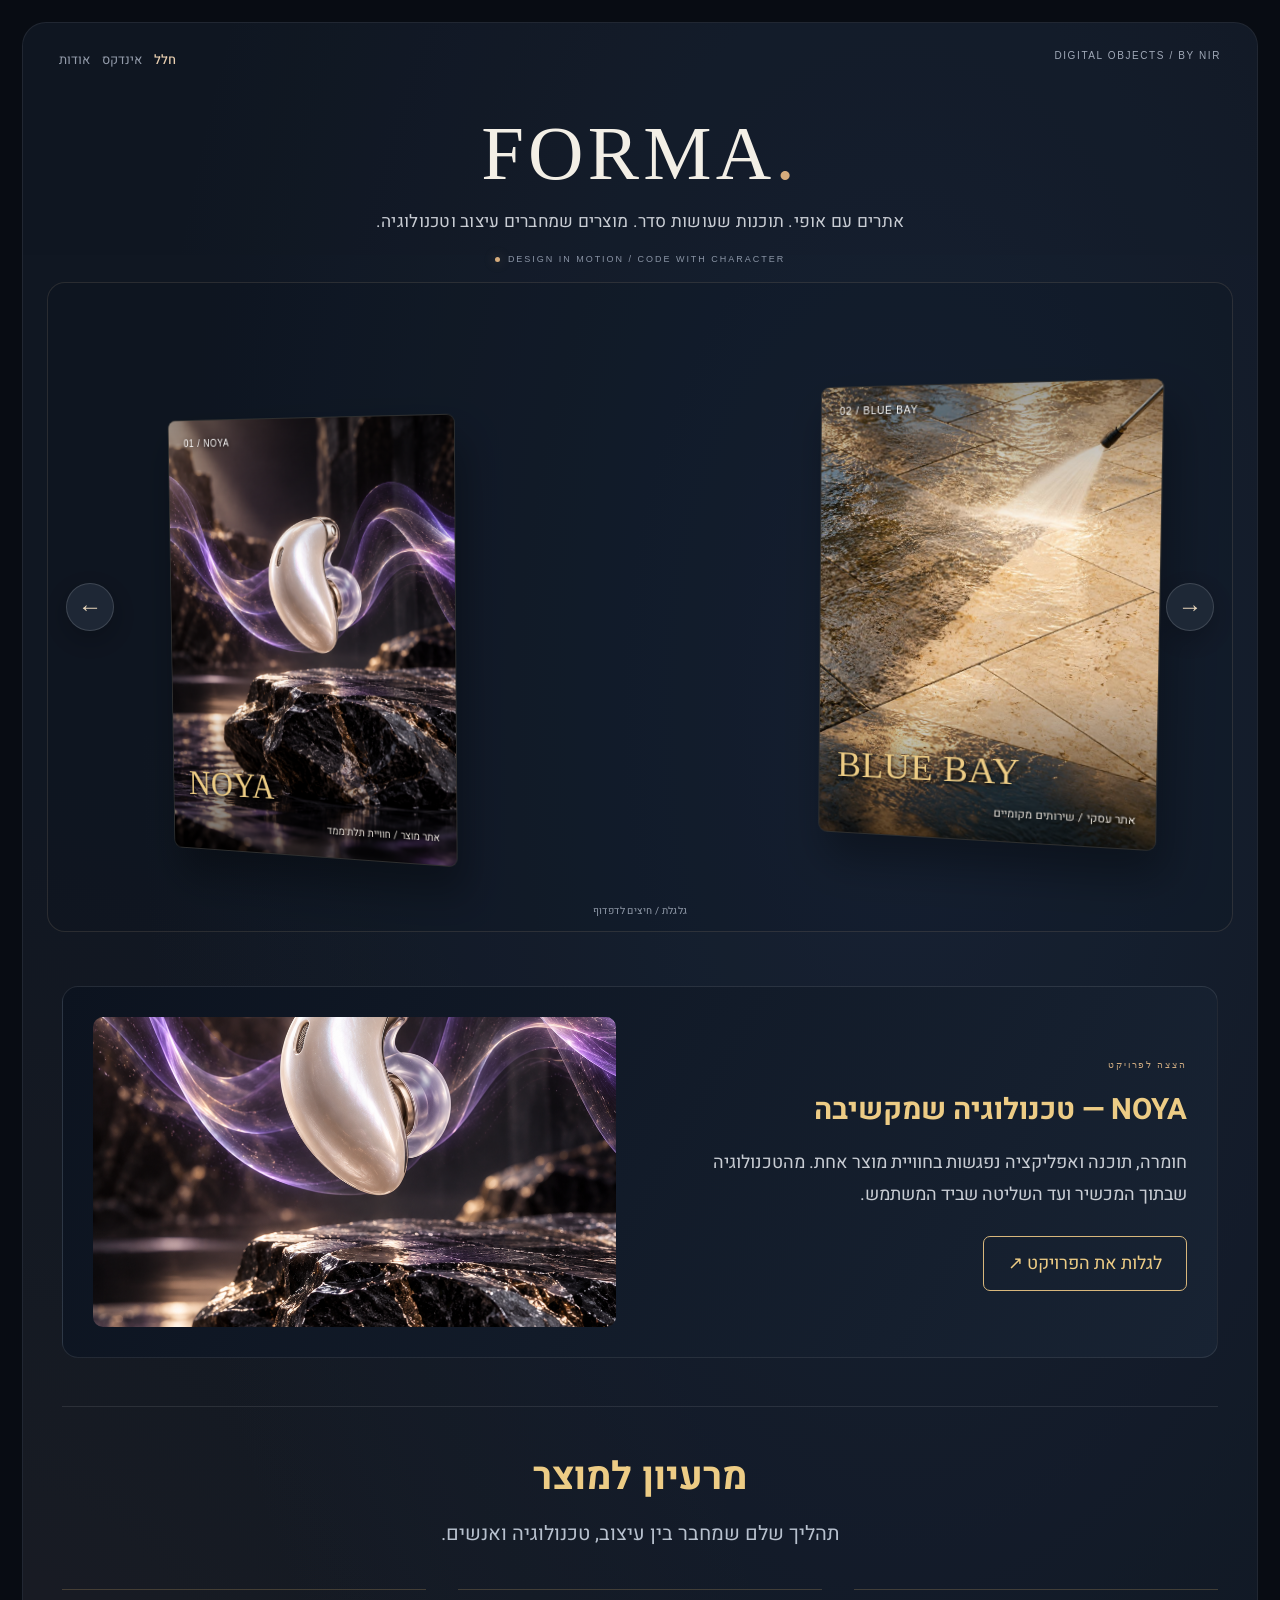
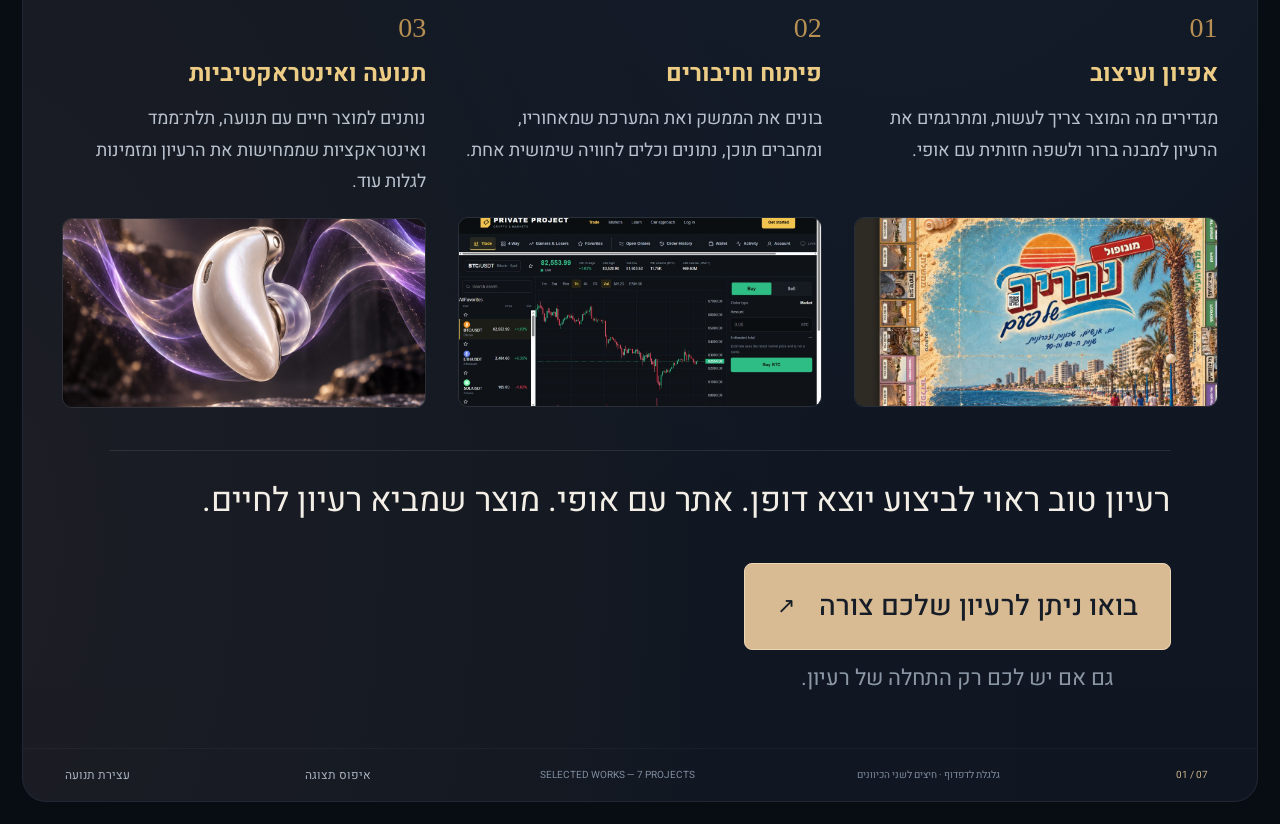
==== index.html @ 65a93100 "Refine project covers with elegant serif typography" ====
<!doctype html><html lang="he" dir="rtl"><head><meta charset="utf-8"><meta name="viewport" content="width=device-width,initial-scale=1"><title>FORMA — אתרים, תוכנות ומוצרים דיגיטליים</title><link rel="stylesheet" href="style.css?v=cover-serif-3"><link rel="icon" href="data:image/svg+xml,%3Csvg xmlns='http://www.w3.org/2000/svg' viewBox='0 0 32 32'%3E%3Crect width='32' height='32' fill='black'/%3E%3Ctext x='6' y='25' font-size='26' fill='white'%3EF%3C/text%3E%3C/svg%3E"><meta name="description" content="תיק עבודות של אתרים, תוכנות וחוויות דיגיטליות. עיצוב, פיתוח ותלת־ממד — מהרעיון ועד למוצר."><meta name="theme-color" content="#101824"><link rel="canonical" href="https://noya-labs.github.io/forma-portfolio/"><meta property="og:type" content="website"><meta property="og:locale" content="he_IL"><meta property="og:site_name" content="FORMA"><meta property="og:title" content="FORMA — אתרים, תוכנות ומוצרים דיגיטליים"><meta property="og:description" content="תיק עבודות של אתרים, תוכנות וחוויות דיגיטליות. עיצוב, פיתוח ותלת־ממד — מהרעיון ועד למוצר."><meta property="og:url" content="https://noya-labs.github.io/forma-portfolio/"><meta property="og:image" content="https://noya-labs.github.io/forma-portfolio/noya-cover.png"><meta name="twitter:card" content="summary_large_image"><style>.title>p{font-size:clamp(16px,1.35vw,22px);color:#c9cdd4;line-height:1.7;padding:0 18px}
.project-spotlight{margin:30px 3.2% 0;padding:30px;display:grid;grid-template-columns:1fr 1fr;gap:48px;align-items:center;border:1px solid #ffffff18;border-radius:16px;background:linear-gradient(120deg,#0c131f,#182333)}
.spotlight-copy h2{font-size:clamp(26px,2.3vw,38px);line-height:1.25;color:#edcc85;margin:18px 0}
.spotlight-description{font-size:clamp(18px,1.35vw,22px);line-height:1.8;color:#c9cdd4;margin:0 0 24px;max-width:620px}
.spotlight-link{display:inline-flex;padding:13px 24px;border:1px solid #d8b77c;border-radius:7px;color:#edcc85;text-decoration:none;font-size:18px;transition:background .25s,color .25s}
.spotlight-link:hover{background:#edcc85;color:#101824}.spotlight-link:focus-visible{outline:2px solid #edcc85;outline-offset:5px}
.spotlight-visual{height:310px;overflow:hidden;border-radius:10px;background:#0b121c;margin:0}.spotlight-visual img{width:100%;height:100%;object-fit:cover;object-position:center;display:block}.spotlight-visual img[data-project=c6]{object-fit:contain}
.creation-process{margin:48px 3.2% 0;padding:42px 0;border-top:1px solid #ffffff18}.process-heading{text-align:center;margin-bottom:38px}.process-heading h2{font-size:clamp(28px,3vw,44px);color:#edcc85;margin:0 0 12px}.process-heading p{font-size:20px;color:#b8c1ce;line-height:1.7;margin:0}
.process-grid{display:grid;grid-template-columns:repeat(3,minmax(0,1fr));gap:32px}.process-step{border-top:1px solid #cba66a40;padding-top:22px;min-width:0}.process-step .step-number{color:#b89053;font:28px Georgia,serif}.process-step h3{font-size:24px;color:#edcc85;margin:12px 0}.process-step p{font-size:18px;line-height:1.75;color:#b8c1ce;min-height:94px;margin:0 0 20px}.process-step img{height:190px;width:100%;display:block;object-fit:cover;border-radius:10px;border:1px solid #ffffff18}.process-step:last-child img{object-position:50% 35%}
@media(max-width:800px){.project-spotlight{grid-template-columns:1fr;gap:24px;padding:24px;margin-top:20px}.spotlight-visual{height:260px;grid-row:1}.process-grid{grid-template-columns:1fr;gap:28px}.process-step p{min-height:0}.process-step img{height:220px}.creation-process{margin-top:32px;padding-top:30px}.process-heading p{font-size:18px}}
</style></head><body><main class="exhibition"><header><nav aria-label="תצוגת העבודות"><button id="space" aria-pressed="true">חלל</button><button id="index" aria-pressed="false">אינדקס</button><button id="about">אודות</button></nav><span class="top-note" dir="ltr">DIGITAL OBJECTS / BY NIR</span></header><div class="title"><h1 dir="ltr">FORMA<span class="brand-period">.</span></h1><p>אתרים עם אופי. תוכנות שעושות סדר. מוצרים שמחברים עיצוב וטכנולוגיה.</p></div><div class="stage" aria-label="גלריית פרויקטים בתנועה"><div class="track">
<a class="card c1" href="noya.html"><span class="number">01 / NOYA</span><strong dir="ltr">noya.</strong><span class="bottom">אתר מוצר לטכנולוגיית שמיעה</span></a>
<a class="card c2" href="bluebay.html"><span class="number">02 / BLUE BAY</span><strong dir="ltr">Blue<br><i>Bay.</i></strong><span class="bottom">bluebaywash</span></a>
<a class="card c3" href="trading-platform.html"><span class="number">03 / מערכת מסחר</span><strong dir="ltr">NEXT<br>HORIZON.</strong><span class="bottom">מסחר במטבעות דיגיטליים</span></a>
<a class="card c4" href="web-control-room.html"><span class="number">04 / WEB CONTROL ROOM</span><img src="https://raw.githubusercontent.com/noya-labs/web-control-room/main/web-control-room-dashboard.png" alt="ממשק Web Control Room"><strong class="wcr-title" dir="ltr">ONE SCREEN.<br>ALL YOUR WORLDS.</strong><span class="bottom">Web Control Room</span></a>



<a class="card c6" href="ariel.html"><span class="number">06 / ARIEL</span><span class="bottom">עזר להקלדה ולמידה בעברית</span></a><a class="card c5" href="nahariya-1990.html"><span class="number">05 / NAHARIYA 1990</span><strong dir="ltr">Nahariya<br>1990.</strong><span class="bottom">מונופול נהריה 1990</span></a><a class="card c7" href="fish.html"><span class="number">07 / FISH</span><span class="bottom">אקווריום חי / פרויקט בפיתוח</span></a></div></div><section class="project-spotlight" aria-label="הצצה לפרויקט הנבחר"><div class="spotlight-copy"><span class="eyebrow">הצצה לפרויקט</span><h2>NOYA — טכנולוגיה שמקשיבה</h2><p class="spotlight-description">חומרה, תוכנה ואפליקציה נפגשות בחוויית מוצר אחת. מהטכנולוגיה שבתוך המכשיר ועד השליטה שביד המשתמש.</p><a class="spotlight-link" href="noya.html">לגלות את הפרויקט ↗</a></div><figure class="spotlight-visual"><img src="./noya-cover.png" alt="NOYA" decoding="async"></figure></section><section class="creation-process" aria-labelledby="process-title"><div class="process-heading"><h2 id="process-title">מרעיון למוצר</h2><p>תהליך שלם שמחבר בין עיצוב, טכנולוגיה ואנשים.</p></div><div class="process-grid"><article class="process-step"><span class="step-number">01</span><h3>אפיון ועיצוב</h3><p>מגדירים מה המוצר צריך לעשות, ומתרגמים את הרעיון למבנה ברור ולשפה חזותית עם אופי.</p><img src="./monopoly-cover.jpg" alt="עיצוב לוח נהריה 1990" loading="lazy"></article><article class="process-step"><span class="step-number">02</span><h3>פיתוח וחיבורים</h3><p>בונים את הממשק ואת המערכת שמאחוריו, ומחברים תוכן, נתונים וכלים לחוויה שימושית אחת.</p><img src="./media/trading-trade.jpg" alt="ממשק מערכת המסחר" loading="lazy"></article><article class="process-step"><span class="step-number">03</span><h3>תנועה ואינטראקטיביות</h3><p>נותנים למוצר חיים עם תנועה, תלת־ממד ואינטראקציות שממחישות את הרעיון ומזמינות לגלות עוד.</p><img src="./noya-cover.png" alt="חוויית המוצר של NOYA" loading="lazy"></article></div></section><section class="project-invitation" aria-labelledby="invitation-title"><div class="invitation-copy"><span class="eyebrow" dir="ltr">YOUR NEXT MOVE</span><h2 id="invitation-title">רעיון טוב ראוי לביצוע יוצא דופן. אתר עם אופי. מוצר שמביא רעיון לחיים.</h2></div><div class="invitation-action"><button class="start-project" type="button">בואו ניתן לרעיון שלכם צורה <span aria-hidden="true">↗</span></button><p>גם אם יש לכם רק התחלה של רעיון.</p></div></section>
<dialog id="contact-dialog"><button class="close" aria-label="סגירת יצירת קשר">×</button><span class="eyebrow" dir="ltr">LET’S MAKE IT REAL</span><h2>מה מתחשק לכם לבנות?</h2><p>כמה מילים על הרעיון שלכם, ונוכל להתחיל משם.</p><form id="project-enquiry"><label for="project-brief">הפרויקט שלכם</label><textarea id="project-brief" rows="4" maxlength="2000" placeholder="אתר חדש, מערכת לעסק, רעיון שעוד אין לו שם…" required></textarea><button class="start-project" type="submit" disabled>יצירת קשר — בקרוב</button><p id="contact-feedback" role="status">בינתיים, אפשר לנסח כאן את הרעיון שלכם.</p></form></dialog><footer><span id="hint">הזיזו את העכבר כדי לשנות את נקודת המבט</span><span dir="ltr">SELECTED WORKS — 04 PROJECTS</span><button id="reset" aria-label="איפוס נקודת המבט">איפוס תצוגה</button></footer><dialog id="about-dialog"><button class="close" aria-label="סגירה">×</button><span dir="ltr">FORMA / NIR</span><h2>רעיונות מקבלים צורה.</h2><p>אני ניר. אני בונה אתרים, תוכנות ונכסים דיגיטליים. פורמה היא אוסף העבודות שלי — מעיצוב הממשק ועד לקוד שמאחוריו.</p><a href="https://github.com/noya-labs" target="_blank" rel="noopener noreferrer">לפרויקטים ב־GitHub</a></dialog></main><script src="projects.js?v=fish-single-3"></script><script src="app.js"></script><script src="covers.js?v=bluebay-fixed-3"></script><script>const homeSpotlight = document.querySelector('.project-spotlight');
const spotlightCopy = {
 c7:['FISH — מסחר שמקבל חיים','מוצר בפיתוח שמחבר דוכני דגים לאקווריום אינטראקטיבי. היכנסו לפרויקט כדי להתנסות בשחייה בתלת־ממד.','./media/fish-cover.png'],
 c1:['NOYA — טכנולוגיה שמקשיבה','חומרה, תוכנה ואפליקציה נפגשות בחוויית מוצר אחת. מהטכנולוגיה שבתוך המכשיר ועד השליטה שביד המשתמש.','./noya-cover.png'],
 c2:['Blue Bay — התוצאות מדברות','אתר לעסק מקומי שמחבר בין שירותים, עבודות ואזורי פעילות. נוכחות מקצועית שמקצרת את הדרך מהתרשמות לפנייה.','./media/bluebay-cover-v3.jpg'],
 c3:['מערכת מסחר — עולם בתנועה','מסכים, גרפים ומטבעות דיגיטליים בשפה חזותית אחת. חוויית מסחר שמעניקה לנתונים מקום ברור על המסך.','./media/trading-trade.jpg'],
 c4:['Web Control Room — כל העולמות יחד','ערוצים חיים, אתרים ווידג׳טים במרחב אישי אחד. סביבת עבודה שאפשר לסדר, לשנות ולהפעיל גם מהטלפון.','./wcr-cover.png'],
 c5:['נהריה 1990 — עיר על הלוח','רחובות, שכונות וזיכרונות מקומיים הופכים לחוויית משחק. עיצוב שמחבר בין תצוגה דיגיטלית ללוח מוכן להדפסה.','./monopoly-cover.jpg'],
 c6:['ARIEL — מקלידים. שומעים. לומדים.','תוכנת Windows שמלווה את ההקלדה בקול ובתצוגה חזותית. ליבת עברית וסביבת משחקי שפה, במוצר שנמצא בפיתוח.','./media/ariel-1.png']
};
let spotlightKey='';
function updateSpotlight(){
 const card=document.querySelector('.track .card[data-front="true"]');
 if(!card)return;
 const key=Object.keys(spotlightCopy).find(id=>card.classList.contains(id));
 if(!key||key===spotlightKey)return;
 spotlightKey=key;
 const [title,description,src]=spotlightCopy[key];
 homeSpotlight.querySelector('h2').textContent=title;
 homeSpotlight.querySelector('.spotlight-description').textContent=description;
 const image=homeSpotlight.querySelector('img');image.src=src;image.alt=projectInfo[key].name;image.dataset.project=key;
 homeSpotlight.querySelector('a').href=projectPaths[key];
 if(!matchMedia('(prefers-reduced-motion: reduce)').matches)homeSpotlight.animate([{opacity:.5,transform:'translateY(6px)'},{opacity:1,transform:'translateY(0)'}],{duration:450,easing:'ease-out'});
}
new MutationObserver(updateSpotlight).observe(document.querySelector('.track'),{subtree:true,attributes:true,attributeFilter:['data-front']});
updateSpotlight();
</script></body></html>
---- style.css ----
@import url('https://fonts.googleapis.com/css2?family=Heebo:wght@400;500;700;900&display=swap');
*{box-sizing:border-box}body{margin:0;background:#eeeeed;color:#111;font:14px Heebo,Arial,sans-serif;padding:5vh 3vw}button,a{-webkit-tap-highlight-color:transparent}button{border:0;background:none;color:inherit;font:inherit;cursor:pointer}a{color:inherit;text-decoration:none}a:focus-visible,button:focus-visible{outline:2px solid #555;outline-offset:6px}.exhibition{background:#fff;border-radius:16px;min-height:90vh;position:relative;overflow:hidden}header{position:relative;z-index:3;padding:24px 28px;display:flex;justify-content:space-between;gap:20px;font-size:14px;direction:ltr}nav{display:flex;gap:12px;direction:rtl}nav button{padding:0;color:#898989}nav button[aria-pressed=true]{color:#111;font-weight:700}.top-note{font:12px Arial,sans-serif;letter-spacing:.03em}.title{text-align:center;position:relative;z-index:1;margin:0 auto;pointer-events:none}.title h1{font:900 clamp(45px,5vw,78px)/.85 Arial,sans-serif;letter-spacing:-.075em;margin:7px 0 20px}.title p{font-size:14px;margin:0;color:#777}.stage{height:58vh;min-height:420px;perspective:1200px;position:relative;display:flex;align-items:center;justify-content:center;touch-action:pan-y}.track{position:relative;width:1120px;height:320px;flex-shrink:0;transform-style:preserve-3d;transform:rotateX(-7deg) rotateY(var(--yaw,-14deg)) translateX(var(--pan,0px));transition:transform .6s cubic-bezier(.2,.7,.2,1)}.card{position:absolute;left:calc(var(--i)*150px);top:var(--top,0px);width:215px;height:300px;transform:rotateY(-31deg) translateZ(var(--depth,0px));transform-style:preserve-3d;display:flex;flex-direction:column;padding:18px;overflow:hidden;box-shadow:12px 18px 20px #00000013;transition:transform .45s,box-shadow .45s;direction:ltr}.card:hover,.card:focus-visible{transform:rotateY(-10deg) translateZ(85px) translateY(-18px);box-shadow:15px 25px 40px #00000024;z-index:4}.number{font:12px Arial,sans-serif;letter-spacing:.025em}.card strong{font:italic 53px Georgia,serif;line-height:1;letter-spacing:-3px;margin:auto 0}.bottom{font-size:12px;margin-top:auto;overflow-wrap:anywhere}.c1{--i:0;--top:30px;background:#ded4b5;color:#564827}.c2{--i:1;--top:4px;background:#a3c2cd;color:#193b50}.c2 strong{font-size:62px}.c3{--i:2;--top:35px;background:#17171b;color:#d2ef74}.c3 strong{font:900 35px/.95 Arial,sans-serif;letter-spacing:-2px}.c4{--i:3;--top:0px;--depth:20px;background:#182628;color:#fff}.c4 img{width:calc(100% + 36px);margin:25px -18px 0;height:115px;object-fit:cover}.c4 strong.wcr-title{font:900 26px/1 Arial,sans-serif;letter-spacing:-1px;margin:15px 0}.c5{--i:4;--top:-22px;background:#772b39;color:#f2e4d5}.c5 strong{font-size:37px;letter-spacing:-2px}.c6{--i:5;--top:-2px;background:#e7e2db;color:#7d7568}.c7{--i:6;--top:-43px;background:#2e3041;color:#d7d5e2}.pending{border:1px dashed #999}.pending strong{font-size:43px}.pending .bottom{direction:rtl}.exhibition footer{padding:20px 28px;display:flex;justify-content:space-between;align-items:center;color:#777;font-size:12px;gap:25px}.exhibition footer button{font-size:12px}dialog{border:0;border-radius:12px;padding:45px;max-width:520px;width:90%;color:#111;box-shadow:0 20px 90px #0003}dialog::backdrop{background:#0006;backdrop-filter:blur(6px)}dialog .close{position:absolute;top:10px;left:15px;font-size:28px}dialog h2{font-size:30px}dialog p{font-size:16px;line-height:1.8}dialog a{display:inline-block;margin-top:15px;border-bottom:1px solid #111}body.index-mode .stage{height:auto;min-height:0;padding:45px 40px;perspective:none}body.index-mode .track{width:100%;height:auto;display:grid;grid-template-columns:repeat(4,minmax(0,1fr));gap:28px;transform:none;direction:ltr}body.index-mode .card{position:relative;left:auto;top:auto;width:100%;height:300px;transform:none}body.index-mode .card:hover{transform:translateY(-7px)}body.index-mode .title h1{font-size:52px}@media(min-width:1600px){.track{transform:scale(1.15) rotateX(-7deg) rotateY(var(--yaw,-14deg)) translateX(var(--pan,0px))}}@media(max-width:1050px){.track{transform:scale(.8) rotateX(-7deg) rotateY(var(--yaw,-14deg)) translateX(var(--pan,0px))}body.index-mode .track{grid-template-columns:repeat(3,minmax(0,1fr))}}@media(max-width:650px){body{padding:14px 10px}.exhibition{min-height:calc(100dvh - 28px)}header{padding:20px 15px}.top-note{display:none}.title{margin-top:25px}.title h1{font-size:53px}.stage{height:55vh;min-height:350px;justify-content:flex-start;overflow-x:auto;perspective:none;direction:ltr;padding:30px 25px}.track{width:1360px;height:300px;transform:none!important}.card{left:calc(var(--i)*180px);width:200px;height:280px;transform:rotateY(-22deg) rotateZ(-3deg);top:var(--top);box-shadow:10px 15px 25px #0002}.card:hover{transform:translateY(-10px)}.exhibition footer{padding:20px 15px;gap:15px;flex-wrap:wrap}.exhibition footer>span:nth-child(2){display:none}body.index-mode .stage{padding:30px 18px}body.index-mode .track{grid-template-columns:repeat(2,minmax(0,1fr));gap:20px 12px}body.index-mode .card{height:255px;padding:12px}.card strong{font-size:40px}.c3 strong{font-size:27px}.c5 strong{font-size:28px}.c4 strong.wcr-title{font-size:21px}.number{font-size:12px}.c4 img{width:calc(100% + 24px);margin-left:-12px;margin-right:-12px}dialog{padding:35px 25px}}@media(prefers-reduced-motion:reduce){*{transition:none!important}.track{transform:rotateY(-14deg)}}
.project-category{font-size:14px;color:#777}#project-dialog h2{text-align:right;letter-spacing:-1px}#project-dialog .project-tags{font-size:14px;color:#666;border-top:1px solid #ddd;padding-top:15px;text-align:right}#project-dialog .project-live[hidden]{display:none}
.dynamic-cover{position:relative;flex:1;min-height:180px;margin:18px -18px 14px;overflow:hidden}.dynamic-cover img{position:absolute;width:100%;height:100%;object-fit:cover;inset:0}.noya-media{background:#09090c}.c1{background:#100d1a;color:#eae5f3}.noya-media img{object-fit:contain;padding:18px;animation:productFloat 7s ease-in-out infinite;filter:drop-shadow(0 15px 18px #ad75ef55)}.bay-media img{animation:photoDrift 12s ease-in-out infinite}.bay-media .slide-1{animation:photoSwap 12s ease-in-out infinite,photoDrift 12s ease-in-out infinite}.c2{background:#133e53;color:white}.nexora-motion strong{animation:typePulse 7s ease-in-out infinite}.nexora-motion{background:linear-gradient(140deg,#17171b,#263c24,#17171b);background-size:250% 250%;animation:colorShift 10s ease-in-out infinite}.dashboard-motion img{animation:dashboardPan 10s ease-in-out infinite;object-fit:cover;object-position:left center}.motion-paused .card,.motion-paused .card *{animation-play-state:paused!important}@keyframes productFloat{0%,100%{transform:translateY(6px) scale(.92) rotate(-4deg)}50%{transform:translateY(-8px) scale(1.07) rotate(4deg)}}@keyframes photoDrift{0%,100%{transform:scale(1.05) translateX(-2%)}50%{transform:scale(1.18) translateX(2%)}}@keyframes photoSwap{0%,40%,100%{opacity:0}50%,90%{opacity:1}}@keyframes typePulse{0%,100%{transform:translateY(0);letter-spacing:-2px}50%{transform:translateY(-9px);letter-spacing:0}}@keyframes colorShift{0%,100%{background-position:0% 50%}50%{background-position:100% 50%}}@keyframes dashboardPan{0%,100%{object-position:0% 50%}50%{object-position:100% 50%}}@media(max-width:650px){.dynamic-cover{margin-left:-12px;margin-right:-12px;min-height:140px}}@media(prefers-reduced-motion:reduce){.card,.card *{animation:none!important}.bay-media .slide-1{opacity:0}}
/* Four verified projects, with readable faces and room between them. */
.stage{min-height:420px;height:55vh;perspective:1500px}.track{width:1050px;height:335px;transform:rotateX(-3deg) rotateY(var(--yaw,-6deg)) translateX(var(--pan,0px));transform-origin:center center}.card{width:235px;height:320px;left:calc(var(--i)*270px);transform:rotateY(-17deg) translateZ(var(--depth,0px));box-shadow:12px 24px 30px #00000016}.card:hover,.card:focus-visible{transform:rotateY(-3deg) translateZ(35px) translateY(-14px)}.c1{--top:34px}.c2{--top:5px}.c3{--top:28px}.c4{--top:-18px;--depth:0px}.number{font-size:12px}.bottom{direction:rtl;text-align:right;line-height:1.6}.c4 img{height:155px}.c4 strong.wcr-title{font-size:24px}.title h1{font-size:clamp(42px,4.4vw,65px)}.exhibition{display:flex;flex-direction:column}.exhibition footer{margin-top:auto}.track .card{border:1px solid #ffffff33}@media(min-width:1600px){.track{transform:rotateX(-3deg) rotateY(var(--yaw,-6deg)) translateX(var(--pan,0px))}}@media(min-width:1051px) and (max-width:1250px){.track{transform:scale(.85) rotateX(-3deg) rotateY(var(--yaw,-6deg)) translateX(var(--pan,0px))}}@media(min-width:651px) and (max-width:1050px){.track{transform:scale(.63) rotateX(-3deg) rotateY(var(--yaw,-6deg)) translateX(var(--pan,0px))}}@media(max-width:650px){.stage{height:420px;min-height:420px;padding:30px 25px;overflow-x:auto}.track{width:990px;height:335px;transform:none!important}.card{left:calc(var(--i)*250px);width:225px;height:320px;transform:rotateY(-10deg) rotateZ(-1deg)}body.index-mode .track{width:100%;height:auto}body.index-mode .card{width:100%;height:290px;left:auto}}body.index-mode .track{transform:none;grid-template-columns:repeat(4,minmax(0,1fr));height:auto}body.index-mode .card{left:auto;top:auto;width:100%;transform:none}@media(max-width:650px){body.index-mode .track{grid-template-columns:repeat(2,minmax(0,1fr))}.c4 strong.wcr-title{font-size:20px}}
.carousel-controls{display:flex;align-items:center;gap:20px;color:#111}.carousel-controls button{border:1px solid #bbb;border-radius:30px;padding:9px 18px!important;font-size:14px!important}.card{transition:left .85s cubic-bezier(.22,.7,.2,1),top .85s,transform .5s,box-shadow .5s}.card{user-select:none}.card img{-webkit-user-drag:none}.stage,.stage:active{cursor:default}.stage .card{cursor:pointer}.card .concept-cover{position:absolute;inset:0;width:100%;height:100%;object-fit:cover;z-index:0;animation:coverZoom 12s ease-in-out infinite}.card:after{content:'';position:absolute;inset:0;background:linear-gradient(#0006,transparent 30%,transparent 65%,#0009);pointer-events:none;z-index:1}.card .number,.card .bottom{position:relative;z-index:2;color:white;text-shadow:0 1px 6px #000}.card .bottom{margin-top:auto}.card.art-cover strong,.card.art-cover>.dynamic-cover,.card.art-cover>img:not(.concept-cover){display:none}.card.art-cover{background:#111;animation:none}.art-cover .cover-name{position:relative;z-index:2;color:white;font:600 21px Arial,sans-serif;margin-top:auto;padding-bottom:12px}.art-cover .bottom{margin-top:0;font-size:12px}@keyframes coverZoom{0%,100%{transform:scale(1)}50%{transform:scale(1.1)}}@media(max-width:650px){.stage{overflow:hidden}.track{width:100%;height:355px}.card{left:calc(50% - 112px + var(--i)*250px);opacity:1}.card:not([data-front=true]){pointer-events:none}body.index-mode .card{pointer-events:auto}.carousel-controls{width:100%;justify-content:center}}@media(prefers-reduced-motion:reduce){.concept-cover{animation:none!important}}
body:not(.index-mode) .card[data-visible=false]{opacity:0;pointer-events:none}body.index-mode .card{opacity:1;pointer-events:auto}.card{transition:opacity .5s,left .85s cubic-bezier(.22,.7,.2,1),top .85s,transform .5s,box-shadow .5s}
.c5.art-cover .concept-cover{object-fit:cover;object-position:center}.c5.art-cover:after{background:linear-gradient(#0008,transparent 28%,transparent 65%,#000b)}

/* A living exhibition: light, depth and a short opening sequence. */
.exhibition{isolation:isolate;background:#fff;--light-x:50%;--light-y:45%}
.exhibition:before{content:'';position:absolute;inset:-15%;z-index:-1;pointer-events:none;background:radial-gradient(ellipse at var(--light-x) var(--light-y),#d4dcff40,transparent 40%),radial-gradient(ellipse at 15% 75%,#f1d5bb35,transparent 35%);animation:ambientLight 18s ease-in-out infinite alternate}
.title h1{animation:titleArrival 1.2s cubic-bezier(.16,1,.3,1) both}
.title p{animation:softArrival 1.4s .2s both}
.stage{animation:softArrival 1.5s .35s both}
.exhibition header{animation:softArrival 1s .1s both}
.art-cover .concept-cover{transform-origin:var(--mx,50%) var(--my,50%)}
.card:before{content:'';position:absolute;inset:0;z-index:3;pointer-events:none;opacity:0;background:radial-gradient(circle at var(--mx,50%) var(--my,50%),#fff5,transparent 55%);mix-blend-mode:soft-light;transition:opacity .35s}
.card:hover:before,.card:focus-visible:before{opacity:1}
.card:hover .cover-name{letter-spacing:.035em;transform:translateY(-4px)}
.cover-name{transition:letter-spacing .45s,transform .45s}
.carousel-controls button{transition:background .25s,color .25s,transform .25s}
.carousel-controls button:hover{background:#111;color:#fff;transform:translateY(-3px)}
.carousel-controls button:active{transform:scale(.95)}
.live-signature{display:flex;align-items:center;justify-content:center;gap:8px;margin:18px auto 0;font:10px Arial,sans-serif;letter-spacing:.18em;color:#777;direction:ltr}
.live-signature i{width:5px;height:5px;border-radius:50%;background:#7c8868;box-shadow:0 0 0 4px #7c886812;animation:signalPulse 3s ease-in-out infinite}
.motion-paused .exhibition:before,.motion-paused .live-signature i{animation-play-state:paused}
dialog[open]{animation:dialogArrival .4s cubic-bezier(.16,1,.3,1)}
@keyframes titleArrival{from{opacity:0;filter:blur(12px);transform:translateY(28px);letter-spacing:-.1em}to{opacity:1;filter:blur(0);transform:translateY(0)}}
@keyframes softArrival{from{opacity:0;filter:blur(6px)}to{opacity:1;filter:blur(0)}}
@keyframes ambientLight{from{transform:translate(-3%,-2%) rotate(-4deg)}to{transform:translate(3%,2%) rotate(4deg)}}
@keyframes signalPulse{50%{box-shadow:0 0 0 8px #7c886800;opacity:.5}}
@keyframes dialogArrival{from{opacity:0;transform:translateY(22px) scale(.97)}to{opacity:1;transform:none}}
@media(prefers-reduced-motion:reduce){.exhibition:before,.title h1,.title p,.stage,header,.live-signature i,dialog[open]{animation:none!important}}

/* Responsive gallery and controls, from phones to wide screens. */
.side-navigation{position:absolute;inset:0;pointer-events:none;z-index:5}
.gallery-arrow{position:absolute;top:50%;transform:translateY(-50%);width:48px;height:48px;border:1px solid #d9d9d9;border-radius:50%;background:#ffffffed;box-shadow:0 4px 18px #00000008;font:24px Arial;pointer-events:auto;transition:background .2s,color .2s}
.arrow-left{left:18px}.arrow-right{right:18px}.gallery-arrow:hover{background:#111;color:#fff}
.carousel-controls button{display:none}.carousel-controls{gap:0;min-width:58px;justify-content:center}
body.index-mode .side-navigation,body.index-mode .carousel-controls{display:none}
.exhibition footer{flex-wrap:wrap;gap:16px}
@media(min-width:1051px){.stage{padding:30px 80px}.track{width:calc(100% - 20px);max-width:1050px;transform:rotateX(-3deg) rotateY(var(--yaw,-6deg)) translateX(var(--pan,0px));--card-w:clamp(180px,17vw,235px);--card-step:calc((100% - var(--card-w))/3)}.card{width:var(--card-w);left:calc(var(--i)*var(--card-step))}}
@media(min-width:651px) and (max-width:1050px){body{padding:22px 16px}.exhibition{min-height:calc(100dvh - 44px)}.title h1{font-size:60px}.stage{height:480px;min-height:480px;overflow:hidden;padding:30px 70px;justify-content:center}.track{width:100%;height:355px;transform:rotateX(-3deg) rotateY(-5deg);--card-w:clamp(225px,29vw,280px);--card-step:calc(var(--card-w) + 35px)}.card{width:var(--card-w);height:355px;left:calc((100% - (var(--card-w)*2 + 35px))/2 + var(--i)*var(--card-step))}.arrow-left{left:12px}.arrow-right{right:12px}body.index-mode .track{grid-template-columns:repeat(3,minmax(0,1fr));transform:none}body.index-mode .card{left:auto;width:100%;height:310px}}
@media(max-width:650px){body{padding:10px 8px}.exhibition{min-height:calc(100dvh - 20px);border-radius:14px}header{padding:12px 16px}nav{gap:16px}nav button{min-height:44px}.title{margin-top:12px;padding:0 12px}.title h1{font-size:clamp(38px,10.5vw,62px);margin:8px 0 18px}.title p{font-size:12px;line-height:1.7}.live-signature{font-size:8px;letter-spacing:.12em;margin-top:12px}.stage{height:clamp(370px,53dvh,490px);min-height:370px;padding:30px 0;justify-content:center;overflow:hidden}.track{width:100%;height:340px;--card-w:clamp(205px,62vw,285px);--card-step:calc(var(--card-w) + 28px);transform:none!important}.card{width:var(--card-w);height:340px;left:calc((100% - var(--card-w))/2 + var(--i)*var(--card-step));top:0!important;transform:rotateY(-8deg);padding:16px}.card:hover{transform:rotateY(-8deg)}.gallery-arrow{width:44px;height:44px;font-size:22px}.arrow-left{left:6px}.arrow-right{right:6px}.art-cover .cover-name{font-size:20px}.exhibition footer{padding:14px 16px;display:grid;grid-template-columns:1fr auto;gap:12px}.carousel-controls{width:auto;grid-column:1/-1}.exhibition footer>span{display:none}#reset,#motion-toggle{min-height:44px}body.index-mode .stage{padding:28px 16px;height:auto;min-height:0}body.index-mode .track{height:auto;grid-template-columns:repeat(2,minmax(0,1fr));gap:16px}body.index-mode .card{width:100%;left:auto;height:280px;transform:none;padding:12px}.number{font-size:10px}dialog{max-height:85dvh;overflow:auto;width:calc(100% - 28px);padding:40px 24px}dialog h2{font-size:26px}dialog p{font-size:15px}.close{min-width:44px;min-height:44px}}
@media(max-width:430px){body.index-mode .track{grid-template-columns:1fr}body.index-mode .card{height:370px}.stage{height:390px}.track,.card{height:320px}}
@media(max-height:600px) and (min-width:651px){.stage{height:390px;min-height:390px}.title h1{font-size:45px}}

.project-invitation{display:flex;justify-content:space-between;align-items:center;gap:36px;margin:10px 6% 28px;padding:34px 0 8px;border-top:1px solid #ddd;direction:rtl}
.eyebrow{font:10px Arial,sans-serif;letter-spacing:.17em;color:#777;display:inline-block}
.invitation-copy h2{font-size:clamp(28px,3vw,44px);font-weight:700;line-height:1.2;letter-spacing:-1.4px;margin:14px 0 16px}
.invitation-copy h2 span{color:#8b9a6f}.invitation-copy p{font-size:14px;color:#666;line-height:1.9;margin:0}
.invitation-action{flex-shrink:0}.start-project{background:#111;color:#fff;border-radius:100px;padding:18px 25px;display:inline-flex;align-items:center;justify-content:center;gap:24px;font-size:15px;min-height:56px;transition:background .25s,transform .25s,box-shadow .25s}
.start-project:hover{background:#30372a;transform:translateY(-3px);box-shadow:0 8px 24px #0002}.start-project span{font:22px Arial;transition:transform .25s}.start-project:hover span{transform:translate(-3px,-3px)}
.invitation-action p{text-align:center;font-size:12px;color:#888;margin-top:12px}
#contact-dialog h2{font-size:30px;line-height:1.3}#project-enquiry label{display:block;font-size:13px;margin:18px 0 8px}#project-brief{font:15px Heebo,Arial,sans-serif;line-height:1.7;resize:vertical;width:100%;border:1px solid #ccc;border-radius:10px;padding:14px;background:#fafafa;color:#111}#project-brief:focus{outline:2px solid #899674;outline-offset:2px}#project-enquiry .start-project{width:100%;margin-top:16px}#contact-feedback{font-size:13px;color:#666}
@media(max-width:800px){.project-invitation{align-items:flex-start;flex-direction:column;gap:22px;margin:8px 6% 24px;padding-top:28px}.invitation-action{width:100%}.invitation-action .start-project{width:100%;font-size:14px}.invitation-copy h2{font-size:32px}.invitation-copy p{font-size:13px}.project-invitation br{display:none}.invitation-copy h2 br{display:block}}
@media(max-width:430px){.invitation-copy h2{font-size:29px}.start-project{padding:16px 18px;gap:12px}.project-invitation{margin-top:0}}
.start-project:disabled{background:#e9e9e5;color:#777;cursor:default;transform:none;box-shadow:none}

/* FORMA — evening gallery, restrained type and luminous project artwork. */
body{background:#080c13;color:#f3efe6;padding:22px;font-family:Heebo,Arial,sans-serif}
.exhibition{background:#101722;border:1px solid #ffffff12;border-radius:24px;min-height:calc(100dvh - 44px);--light-x:65%;--light-y:40%}
.exhibition:before{inset:-20%;background:radial-gradient(ellipse at var(--light-x) var(--light-y),#344c7555,transparent 48%),radial-gradient(ellipse at 10% 78%,#82563f25,transparent 40%);opacity:.8}
header{padding:27px 36px;color:#e7e0d0}nav button{color:#949cab;font-size:13px}nav button[aria-pressed=true]{color:#e8ceb0;font-weight:500}.top-note{color:#a0a9b8;font-size:10px;letter-spacing:.16em}
.title{margin:18px auto 0}.title h1{font:400 clamp(52px,6vw,84px)/1.05 Georgia,'Times New Roman',serif;letter-spacing:.055em;margin:0 0 12px;animation:luxuryArrival 1.2s both}.brand-period{color:#d5ab7c}.title p{font-size:14px;color:#b8bfca;letter-spacing:.015em}.live-signature{color:#8b95a6;font-size:9px;letter-spacing:.22em;margin-top:18px}.live-signature i{background:#d5ab7c;box-shadow:0 0 12px #d5ab7c66}
.stage{height:clamp(425px,49vh,580px);min-height:425px}.card{border-radius:9px;box-shadow:8px 26px 42px #0005!important;border:1px solid #ffffff20!important}.card:hover{box-shadow:8px 35px 60px #0008!important}.art-cover .cover-name{font-size:20px;font-weight:500;letter-spacing:.025em}.card .number{font-size:10px;letter-spacing:.08em}.card .bottom{color:#e6e0d8;font-size:11px}
.gallery-arrow{background:#202a39e8;color:#e9d6ba;border-color:#ffffff24;box-shadow:0 8px 22px #0003}.gallery-arrow:hover{background:#d6b28a;color:#141b25}
.project-invitation{margin:0 7% 22px;padding:27px 0 10px;border-top:1px solid #ffffff18;gap:32px}.eyebrow{color:#d1ad82;font-size:9px;letter-spacing:.2em}.invitation-copy h2{font-weight:400;font-size:clamp(25px,2.6vw,37px);letter-spacing:-.6px;margin:12px 0;line-height:1.35}.invitation-copy h2 span{color:#d5ab7c}.invitation-copy p{color:#a4aebb;font-size:13px;line-height:1.9}.start-project{background:#d8ba93;color:#171d26;font-weight:500;border-radius:8px;padding:16px 23px;min-height:54px;border:1px solid #edd6b3;font-size:14px}.start-project:hover{background:#ebcfab;color:#171d26;box-shadow:0 8px 28px #d8ba9320}.invitation-action p{color:#8c97a6;font-size:11px}.exhibition footer{border-top:1px solid #ffffff0a;padding:16px 36px;color:#7f8c9f;font-size:10px}.exhibition footer button{color:#a6b0be}.carousel-controls{color:#ceb38d}
dialog{background:#17202d;color:#f0ebe2;border:1px solid #ffffff20;border-radius:18px}dialog p,.project-category,#project-dialog .project-tags{color:#a7b2c3}dialog::backdrop{background:#05090dbb;backdrop-filter:blur(12px)}dialog a{border-color:#d7b88f;color:#d7b88f}#project-brief{background:#111925;border-color:#ffffff25;color:#f0ebe2}.start-project:disabled{background:#26303d;color:#7f8c9e;border-color:#ffffff10}#contact-feedback{color:#8d9bae}
@keyframes luxuryArrival{from{opacity:0;transform:translateY(15px)}to{opacity:1;transform:none}}
@media(min-width:651px) and (max-width:1050px){body{padding:16px}.exhibition{min-height:calc(100dvh - 32px)}.title h1{font-size:70px}.stage{height:470px;min-height:470px}.project-invitation{margin:0 7% 24px}.invitation-copy h2{font-size:31px}}
@media(max-width:650px){body{padding:8px;background:#080c13}.exhibition{border-radius:18px;min-height:calc(100dvh - 16px)}header{padding:13px 18px}.title{margin-top:12px}.title h1{font-size:57px;letter-spacing:.055em}.title p{font-size:12px}.live-signature{font-size:7px;letter-spacing:.16em}.stage{height:395px;min-height:395px}.project-invitation{margin:0 22px 22px;padding-top:25px;gap:20px}.invitation-copy h2{font-size:29px}.invitation-copy p{font-size:12px}.invitation-action .start-project{font-size:13px}.exhibition footer{padding:12px 20px}.card{border-radius:8px}body.index-mode .title h1{font-size:49px}body.index-mode .stage{min-height:0;height:auto}}
@media(prefers-reduced-motion:reduce){.title h1{animation:none}}

/* Move composited layers instead of recomputing card positions each frame. */
body:not(.index-mode) .stage{margin:18px 24px 24px;border:1px solid #d4ba9224;border-radius:18px;background:#080e171a;overflow:hidden;animation:none}
body:not(.index-mode) .stage:after{content:'גלגלת / חיצים לדפדוף';position:absolute;bottom:13px;left:50%;transform:translateX(-50%);font-size:10px;letter-spacing:.04em;color:#929cab;pointer-events:none}
body:not(.index-mode) .track{transform:rotateX(-3deg) rotateY(-5deg)!important;transition:none}
body:not(.index-mode) .card{left:0;top:0;transform:translate3d(var(--slide-x,0px),var(--top,0px),0) rotateY(-12deg);transition:transform .72s cubic-bezier(.22,.61,.36,1),opacity .4s;will-change:transform;backface-visibility:hidden}
body:not(.index-mode) .card:hover,body:not(.index-mode) .card:focus-visible{transform:translate3d(var(--slide-x,0px),calc(var(--top,0px) - 8px),0) rotateY(-5deg)}
body:not(.index-mode) .card.carousel-wrap{transition:none!important}
.card .concept-cover{will-change:transform;backface-visibility:hidden;transform-origin:center!important}
.exhibition:before{animation:none;transform:none;background:radial-gradient(ellipse at 65% 35%,#344c7544,transparent 48%),radial-gradient(ellipse at 10% 78%,#82563f25,transparent 40%)}
.card:before{background:linear-gradient(125deg,#fff2,transparent 60%)}
@media(min-width:651px) and (max-width:1050px){body:not(.index-mode) .card{left:calc((100% - (var(--card-w)*2 + 35px))/2)}}
@media(max-width:650px){body:not(.index-mode) .stage{margin:16px 12px 22px;border-radius:14px}body:not(.index-mode) .track{transform:none!important}body:not(.index-mode) .card{left:calc((100% - var(--card-w))/2);transform:translate3d(var(--slide-x,0px),0,0)}body:not(.index-mode) .card:hover{transform:translate3d(var(--slide-x,0px),0,0)}body:not(.index-mode) .stage:after{font-size:9px;bottom:10px}}
@media(prefers-reduced-motion:reduce){body:not(.index-mode) .card{transition:none;will-change:auto}}

.c6.art-cover .concept-cover{object-fit:cover;object-position:top;animation:none}.c6.art-cover:after{background:linear-gradient(#0003,transparent 45%,#071320ee)}
#project-dialog{width:min(1120px,calc(100vw - 48px));max-width:1120px;max-height:92dvh;padding:34px 40px;overflow:auto}
#project-dialog>h2{font:400 38px Georgia,Arial,sans-serif;margin:14px 0;text-align:right}#project-dialog>.project-summary{font-size:14px;max-width:800px;line-height:1.8;margin:0 0 12px}#project-dialog>.project-tags{font-size:11px;margin:8px 0;border:0;padding:0}#project-dialog>.project-live{font-size:12px;margin:6px 0 20px}
.project-story{display:grid;grid-template-columns:minmax(0,1.25fr) minmax(0,1fr);gap:42px;direction:ltr;align-items:center;padding-top:22px;border-top:1px solid #ffffff15}
.story-image-frame{height:430px;position:relative;background:radial-gradient(ellipse,#24394a,#0e1520);border:1px solid #ffffff15;border-radius:14px;overflow:hidden;display:flex;align-items:center;justify-content:center;padding:18px 18px 36px}.story-image{height:100%;width:100%;object-fit:contain;filter:drop-shadow(0 15px 20px #0004)}.story-source{position:absolute;bottom:12px;left:12px;right:12px;text-align:center;font-size:10px;color:#a7b4c5;direction:rtl}.story-copy{direction:rtl}.story-step{font:11px Arial;color:#d6b58e;letter-spacing:.16em}.story-copy h3{font-size:28px;font-weight:400;line-height:1.3;letter-spacing:-.6px;margin:18px 0}.story-description{font-size:15px;line-height:1.9;color:#c0c9d5}.story-status{font-size:11px!important;line-height:1.8;color:#b3a48b!important}.story-status:empty{display:none}.story-controls{display:flex;gap:16px;align-items:center;margin-top:30px}.story-controls>button{width:44px;height:44px;border:1px solid #ffffff30;border-radius:50%;font:22px Arial}.story-controls button:hover{background:#d5b78f;color:#132030}.story-dots{display:flex;gap:7px;flex-wrap:wrap}.story-dot{width:24px;height:32px;position:relative}.story-dot:after{content:'';display:block;width:5px;height:5px;border-radius:50%;background:#6f7e91;margin:auto}.story-dot[aria-pressed=true]:after{background:#e0bb8d;box-shadow:0 0 0 4px #e0bb8d20}
@media(max-width:750px){#project-dialog{width:calc(100vw - 20px);padding:38px 20px 24px;max-height:94dvh}#project-dialog>h2{font-size:30px}.project-story{grid-template-columns:1fr;gap:24px;padding-top:18px}.story-image-frame{height:330px}.story-copy h3{font-size:24px}.story-description{font-size:14px}.story-controls{margin-top:20px}}

.project-brand{font:30px Georgia,serif;letter-spacing:.08em}.project-brand span{color:#d8b68b}.back-to-work{font-size:12px;color:#c3b08f;padding:12px}.project-intro{padding:52px 8% 42px;max-width:1080px}.project-intro h1{font:400 clamp(40px,6vw,76px)/1.2 Georgia,Heebo,Arial,sans-serif;letter-spacing:-.03em;margin:16px 0 25px}.project-intro .project-summary{color:#bbc6d4;font-size:18px;line-height:1.9;max-width:800px}.project-meta{display:flex;gap:28px;align-items:center;flex-wrap:wrap}.project-meta .project-tags{font-size:11px;color:#9daabd}.project-live{color:#dbc098;border-bottom:1px solid #dbc09850;padding:8px 0;font-size:13px}.project-live[hidden]{display:none}.project-status{font-size:12px;color:#b5a88f;line-height:1.8}.project-status:empty{display:none}.project-chapter{display:grid;grid-template-columns:minmax(0,1.3fr) minmax(0,1fr);align-items:center;gap:7%;margin:0 8%;padding:50px 0;border-top:1px solid #ffffff12;direction:ltr;opacity:0;transform:translateY(25px);transition:opacity .7s,transform .7s}.project-chapter.chapter-visible{opacity:1;transform:none}.project-chapter:nth-child(even){direction:rtl}.chapter-image{margin:0;min-width:0;border:1px solid #ffffff16;border-radius:16px;padding:25px;background:radial-gradient(ellipse at 50% 35%,#233548,#0b121d);display:flex;flex-direction:column;align-items:center;gap:20px;overflow:hidden}.chapter-image img{max-width:100%;width:100%;height:460px;object-fit:contain;transition:transform .8s cubic-bezier(.2,.7,.2,1)}.chapter-image:hover img{transform:scale(1.035)}.chapter-image figcaption{font-size:10px;line-height:1.6;color:#8e9fb4;text-align:center;direction:rtl}.chapter-copy{direction:rtl}.chapter-copy h2{font-size:clamp(25px,3vw,38px);font-weight:400;line-height:1.4;margin:18px 0}.chapter-copy p{font-size:16px;line-height:2;color:#b7c3d2}.project-pagination{display:flex;justify-content:space-between;align-items:center;gap:25px;padding:35px 8%;border-top:1px solid #ffffff14}.project-pagination a{font-size:13px;color:#d5ba94;padding:12px 0}.project-page .exhibition:before{position:fixed}.project-page .exhibition footer{margin-top:0}
@media(max-width:750px){.project-intro{padding:28px 22px}.project-intro .project-summary{font-size:15px}.project-chapter,.project-chapter:nth-child(even){grid-template-columns:1fr;gap:24px;direction:ltr;margin:0 22px;padding:30px 0}.chapter-image{padding:18px}.chapter-image img{height:340px}.chapter-copy p{font-size:14px}.project-pagination{padding:25px 22px;flex-wrap:wrap}.project-pagination a{font-size:11px}.project-brand{font-size:25px}.back-to-work{font-size:11px}.project-page header{align-items:center}.project-intro h1{font-size:42px}}
@media(prefers-reduced-motion:reduce){.project-chapter{opacity:1;transform:none;transition:none}.chapter-image img{transition:none}}

.noya-cinema{margin:0 8% 42px;border:1px solid #ffffff1c;border-radius:18px;overflow:hidden;background:#101925}.cinema-heading{padding:25px 30px;display:flex;justify-content:space-between;align-items:center;gap:20px}.cinema-heading h2{font-size:26px;font-weight:400;margin:12px 0 0}.cinema-status{font-size:11px;color:#b9c6d8}.cinema-view{position:relative;height:560px;background:#e5e7e9}.cinema-view canvas{width:100%;height:100%;display:block}.cinema-fallback{position:absolute;inset:0;width:100%;height:100%;object-fit:contain;background:#e5e7e9}.cinema-ready .cinema-fallback{display:none}.cinema-progress{height:2px;position:absolute;bottom:0;left:0;right:0;background:#15213322}.cinema-progress i{height:100%;width:100%;background:#bd975f;display:block;transform-origin:left;transform:scaleX(0)}.cinema-controls{display:flex;gap:12px;align-items:center;padding:18px 24px;flex-wrap:wrap}.cinema-controls button{padding:12px 16px;border:1px solid #ffffff20;border-radius:7px;font-size:12px;min-height:44px;color:#b9c6d8}.cinema-controls button[aria-pressed=true]{background:#d7b98f;color:#141d29}.cinema-pause{margin-right:auto}
@media(max-width:750px){.noya-cinema{margin:0 22px 30px}.cinema-heading{padding:22px;align-items:flex-start;flex-direction:column;gap:12px}.cinema-heading h2{font-size:24px}.cinema-view{height:410px}.cinema-controls{padding:14px;gap:8px}.cinema-controls button{font-size:10px;padding:10px 12px}.cinema-pause{margin-right:0}}
@media(min-width:1051px){.invitation-copy h2{white-space:nowrap;font-size:clamp(25px,2.4vw,37px)}}

/* The camera journey replaces the first product photograph. */
.project-page[data-project=c1] .project-chapter:first-child .chapter-image{padding:0;gap:0}
.inline-cinema{margin:0;width:100%;border:0;border-radius:0;background:transparent;display:flex;flex-direction:column}
.inline-cinema .cinema-view{height:460px;background:transparent;order:0}
.inline-cinema .cinema-controls{order:1;padding:14px 18px;gap:7px;border-top:1px solid #ffffff10;justify-content:center}
.inline-cinema .cinema-controls button{font-size:10px;padding:10px 11px;white-space:nowrap}
.inline-cinema .cinema-heading{order:2;padding:0 18px 16px;justify-content:center}
.inline-cinema .cinema-heading>div{display:none}
.inline-cinema .cinema-status{text-align:center;font-size:10px;line-height:1.6}
.inline-cinema .cinema-pause{margin-right:0}
.inline-cinema .cinema-fallback{display:none}
@media(max-width:750px){.inline-cinema .cinema-view{height:360px}.inline-cinema .cinema-controls{padding:12px 10px}.inline-cinema .cinema-heading{align-items:center}.inline-cinema .cinema-controls button{font-size:9px;padding:9px}}

.project-overview{margin:0 8% 34px;padding:30px 0 38px;border-top:1px solid #ffffff14}.project-overview>h2{font-size:clamp(26px,3.1vw,42px);line-height:1.4;font-weight:400;letter-spacing:-.6px;margin:0 0 18px}.overview-intro{font-size:16px;line-height:2;max-width:920px;color:#b8c5d5}.project-part-grid{display:grid;grid-template-columns:repeat(2,minmax(0,1fr));gap:32px 44px;margin-top:32px}.project-part-grid article{padding:25px 0 0;border-top:1px solid #ffffff10}.project-part-grid h3{font-size:20px;font-weight:400;line-height:1.5;margin:12px 0}.project-part-grid p{font-size:14px;line-height:1.95;color:#aebdd0;margin:0}.project-page[data-project=c3] .project-part-grid p{font-size:14px}@media(max-width:750px){.project-overview{margin:0 22px 22px;padding-top:24px}.project-part-grid{grid-template-columns:1fr;gap:20px;margin-top:24px}.overview-intro{font-size:14px}.project-part-grid h3{font-size:19px}.project-part-grid p{font-size:13px}}
.project-tagline{font-size:clamp(23px,2.7vw,36px);font-weight:400;line-height:1.45;letter-spacing:-.6px;margin:0 0 18px}.chapter-detail{border-top:1px solid #ffffff14;padding-top:20px;margin-top:24px}.chapter-detail h3{font-size:18px;font-weight:500;line-height:1.5;margin:0 0 10px;color:#d7ba94}.chapter-detail p{font-size:14px;line-height:1.95;margin:0}@media(max-width:750px){.chapter-detail p{font-size:13px}.chapter-detail h3{font-size:17px}}

/* Larger editorial typography throughout project pages. */
.project-intro h1{font-size:clamp(80px,12vw,152px);overflow-wrap:anywhere}
.project-tagline{font-size:clamp(46px,5.4vw,72px)}
.project-intro .project-summary{font-size:36px;max-width:none;line-height:1.65}
.project-intro{max-width:none}
.chapter-copy h2{font-size:clamp(50px,6vw,76px);line-height:1.2;overflow-wrap:anywhere}
.chapter-copy p{font-size:32px;line-height:1.65}
.chapter-detail h3{font-size:36px;line-height:1.35}
.chapter-detail p{font-size:28px;line-height:1.7}
@media(max-width:750px){.project-intro h1{font-size:84px}.project-tagline{font-size:46px}.project-intro .project-summary{font-size:30px}.chapter-copy h2{font-size:50px}.chapter-copy p{font-size:28px}.chapter-detail h3{font-size:34px}.chapter-detail p{font-size:26px}}


/* Let project images occupy their full presentation surface. */
.project-page .chapter-image{padding:0;gap:0;background:#101a26;align-self:center;width:100%}
.project-page .chapter-image img{display:block;width:100%;max-width:none;height:auto;object-fit:cover}
.project-page .chapter-image figcaption{width:100%;padding:14px 18px;background:#0c1520;border-top:1px solid #ffffff12}
.project-page .chapter-image:hover img{transform:none}
.project-page[data-project=c6] .project-chapter{grid-template-columns:minmax(0,1fr) minmax(0,1fr)}
.project-page[data-project=c6] .chapter-image{width:min(100%,440px);justify-self:center;border-radius:18px}
.project-page[data-project=c6] .chapter-image img{width:100%;height:auto;object-fit:contain}
@media(max-width:750px){.project-page[data-project=c6] .project-chapter{grid-template-columns:1fr}.project-page[data-project=c6] .chapter-image{width:min(100%,390px)}.project-page .chapter-image figcaption{padding:12px}}

/* Keep the invitation sentence on a single line at every width. */
.invitation-copy{flex:1;min-width:0;width:100%;container-type:inline-size}
.invitation-copy h2{white-space:nowrap;font-size:min(37px,5.5cqi);letter-spacing:-.025em;line-height:1.35}

/* The complete invitation copy is one continuous line. */
.project-invitation{flex-wrap:wrap}
.invitation-copy{flex:0 0 100%;display:flex;align-items:baseline;gap:8px;white-space:nowrap;overflow-x:auto;container-type:normal;padding-bottom:5px}
.invitation-copy>.eyebrow{display:none}
.invitation-copy h2,.invitation-copy p{display:inline;flex:none;font-size:clamp(12px,.95vw,18px);font-weight:400;line-height:1.8;letter-spacing:0;margin:0;white-space:nowrap}
.invitation-copy br{display:none!important}
.invitation-action{margin-top:8px}
@media(max-width:800px){.invitation-copy{flex:auto;width:100%;gap:6px}.invitation-copy h2,.invitation-copy p{font-size:14px}}

.invitation-copy h2,.invitation-copy p{font-size:clamp(36px,2.85vw,54px)}
@media(max-width:800px){.invitation-copy h2,.invitation-copy p{font-size:42px}}

.invitation-copy{display:block;overflow:visible;padding-bottom:0;container-type:inline-size}
.invitation-copy h2{font-size:min(54px,7.8cqi);white-space:nowrap;margin:0;line-height:1.35}

.invitation-copy h2{font-size:min(54px,3.15cqi);white-space:nowrap}

.invitation-action .start-project{font-size:28px;padding:22px 32px;min-height:76px}
.invitation-action p{font-size:22px}
@media(max-width:800px){.invitation-action .start-project{font-size:28px}}
@media(max-width:650px){.invitation-action .start-project{font-size:26px;padding:20px 18px;gap:14px}}

/* Portfolio covers enlarged by fifty percent. */
@media(min-width:1051px){body:not(.index-mode) .track{max-width:1575px;height:450px;--card-w:clamp(270px,25.5vw,352.5px)}body:not(.index-mode) .card{width:var(--card-w);height:450px}body:not(.index-mode) .stage{height:650px;min-height:650px}}
@media(min-width:651px) and (max-width:1050px){body:not(.index-mode) .track{height:532.5px;--card-w:clamp(337.5px,43.5vw,420px)}body:not(.index-mode) .card{height:532.5px;left:0}body:not(.index-mode) .stage{height:680px;min-height:680px}}
@media(max-width:650px){body:not(.index-mode) .track{height:510px;--card-w:min(85vw,427.5px)}body:not(.index-mode) .card{height:510px}body:not(.index-mode) .stage{height:590px;min-height:590px}}

/* Prominent gold project titles across every cover. */
.art-cover .cover-name{font-size:34px;font-weight:700;line-height:1.08;letter-spacing:.015em;color:#edcc85;text-shadow:0 2px 3px #000b,0 5px 16px #0009;padding-bottom:14px;overflow-wrap:normal}
@media(max-width:650px){.art-cover .cover-name{font-size:32px}body.index-mode .art-cover .cover-name{font-size:24px}}


/* Shared project heading scale and embedded asset layout. */
.project-intro h1{font-size:clamp(48px,6vw,84px);line-height:1.15;overflow-wrap:normal}
.fish-tank{width:100%;min-width:0}.chapter-image:has(.fish-tank){padding:0;gap:0}
@media(max-width:750px){.project-intro h1{font-size:46px}}

/* Refined editorial typography for project cover titles. */
.art-cover .cover-name{font-family:Georgia,'Times New Roman',serif;font-size:36px;font-weight:400;letter-spacing:.015em;line-height:1.08;color:#edcc85;text-shadow:0 2px 4px #000c,0 5px 18px #0009}
.card:hover .cover-name{letter-spacing:.015em}
@media(max-width:650px){.art-cover .cover-name{font-size:34px}body.index-mode .art-cover .cover-name{font-size:25px}}
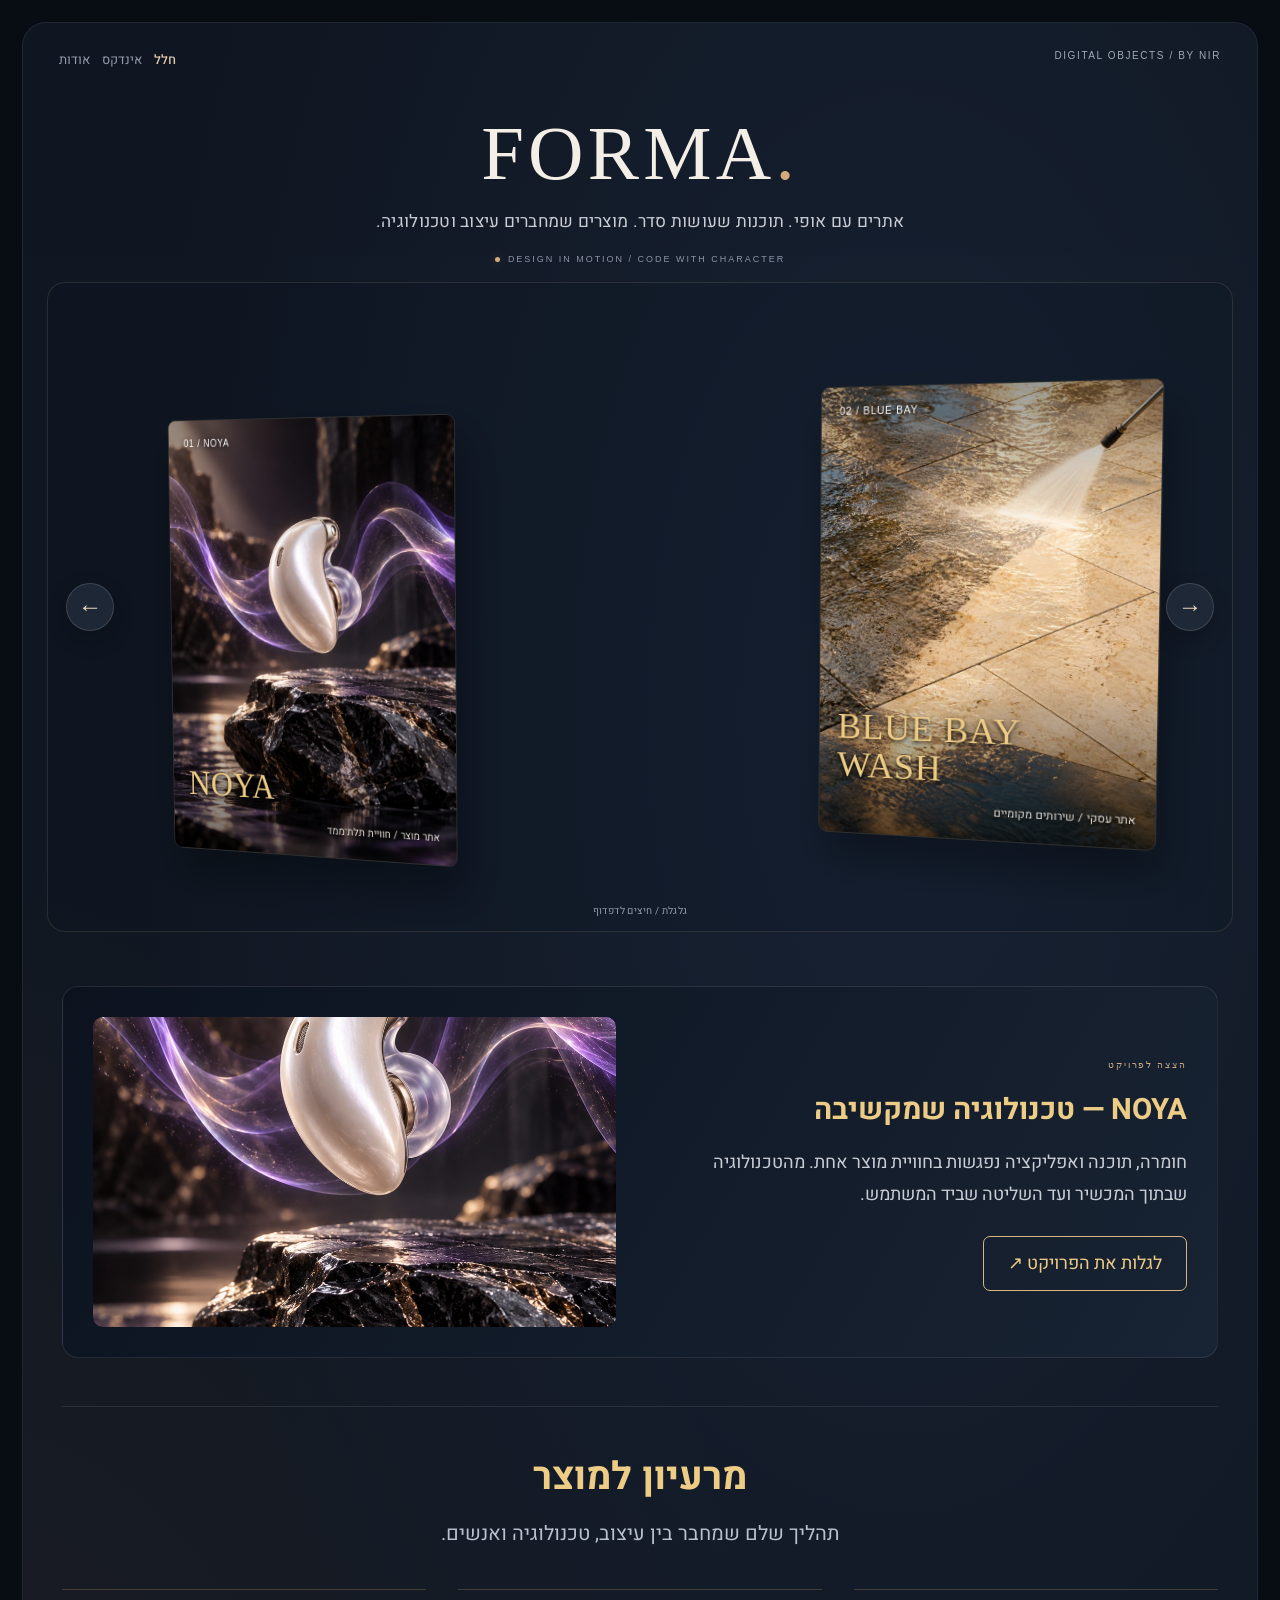
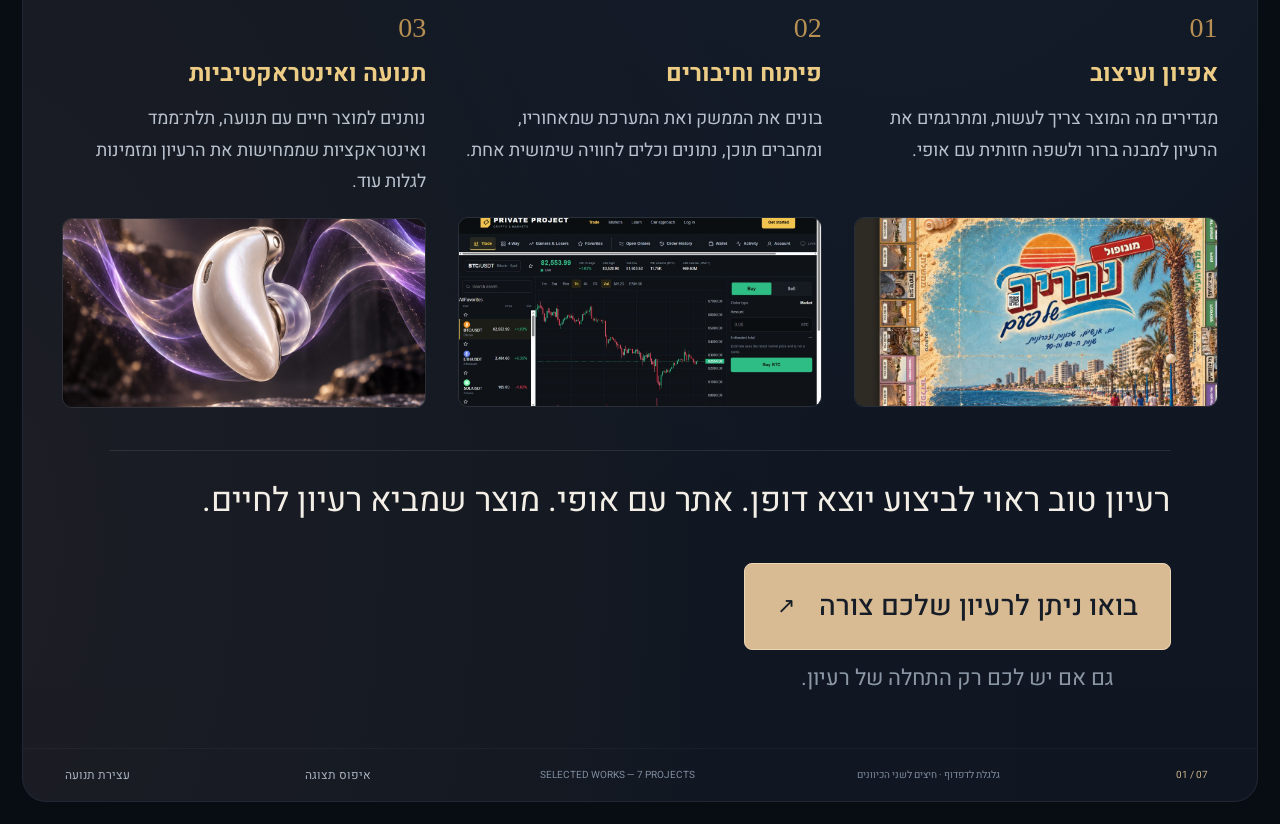
==== commit 1b9d91ef: "Display full BLUE BAY WASH name on project cover" ====
--- a/index.html
+++ b/index.html
@@ -1,4 +1,4 @@
-<!doctype html><html lang="he" dir="rtl"><head><meta charset="utf-8"><meta name="viewport" content="width=device-width,initial-scale=1"><title>FORMA — אתרים, תוכנות ומוצרים דיגיטליים</title><link rel="stylesheet" href="style.css?v=cover-serif-3"><link rel="icon" href="data:image/svg+xml,%3Csvg xmlns='http://www.w3.org/2000/svg' viewBox='0 0 32 32'%3E%3Crect width='32' height='32' fill='black'/%3E%3Ctext x='6' y='25' font-size='26' fill='white'%3EF%3C/text%3E%3C/svg%3E"><meta name="description" content="תיק עבודות של אתרים, תוכנות וחוויות דיגיטליות. עיצוב, פיתוח ותלת־ממד — מהרעיון ועד למוצר."><meta name="theme-color" content="#101824"><link rel="canonical" href="https://noya-labs.github.io/forma-portfolio/"><meta property="og:type" content="website"><meta property="og:locale" content="he_IL"><meta property="og:site_name" content="FORMA"><meta property="og:title" content="FORMA — אתרים, תוכנות ומוצרים דיגיטליים"><meta property="og:description" content="תיק עבודות של אתרים, תוכנות וחוויות דיגיטליות. עיצוב, פיתוח ותלת־ממד — מהרעיון ועד למוצר."><meta property="og:url" content="https://noya-labs.github.io/forma-portfolio/"><meta property="og:image" content="https://noya-labs.github.io/forma-portfolio/noya-cover.png"><meta name="twitter:card" content="summary_large_image"><style>.title>p{font-size:clamp(16px,1.35vw,22px);color:#c9cdd4;line-height:1.7;padding:0 18px}
+<!doctype html><html lang="he" dir="rtl"><head><meta charset="utf-8"><meta name="viewport" content="width=device-width,initial-scale=1"><title>FORMA — אתרים, תוכנות ומוצרים דיגיטליים</title><link rel="stylesheet" href="style.css?v=full-media-5"><link rel="icon" href="data:image/svg+xml,%3Csvg xmlns='http://www.w3.org/2000/svg' viewBox='0 0 32 32'%3E%3Crect width='32' height='32' fill='black'/%3E%3Ctext x='6' y='25' font-size='26' fill='white'%3EF%3C/text%3E%3C/svg%3E"><meta name="description" content="תיק עבודות של אתרים, תוכנות וחוויות דיגיטליות. עיצוב, פיתוח ותלת־ממד — מהרעיון ועד למוצר."><meta name="theme-color" content="#101824"><link rel="canonical" href="https://noya-labs.github.io/forma-portfolio/"><meta property="og:type" content="website"><meta property="og:locale" content="he_IL"><meta property="og:site_name" content="FORMA"><meta property="og:title" content="FORMA — אתרים, תוכנות ומוצרים דיגיטליים"><meta property="og:description" content="תיק עבודות של אתרים, תוכנות וחוויות דיגיטליות. עיצוב, פיתוח ותלת־ממד — מהרעיון ועד למוצר."><meta property="og:url" content="https://noya-labs.github.io/forma-portfolio/"><meta property="og:image" content="https://noya-labs.github.io/forma-portfolio/noya-cover.png"><meta name="twitter:card" content="summary_large_image"><style>.title>p{font-size:clamp(16px,1.35vw,22px);color:#c9cdd4;line-height:1.7;padding:0 18px}
 .project-spotlight{margin:30px 3.2% 0;padding:30px;display:grid;grid-template-columns:1fr 1fr;gap:48px;align-items:center;border:1px solid #ffffff18;border-radius:16px;background:linear-gradient(120deg,#0c131f,#182333)}
 .spotlight-copy h2{font-size:clamp(26px,2.3vw,38px);line-height:1.25;color:#edcc85;margin:18px 0}
 .spotlight-description{font-size:clamp(18px,1.35vw,22px);line-height:1.8;color:#c9cdd4;margin:0 0 24px;max-width:620px}
@@ -16,15 +16,15 @@
 
 
 
-<a class="card c6" href="ariel.html"><span class="number">06 / ARIEL</span><span class="bottom">עזר להקלדה ולמידה בעברית</span></a><a class="card c5" href="nahariya-1990.html"><span class="number">05 / NAHARIYA 1990</span><strong dir="ltr">Nahariya<br>1990.</strong><span class="bottom">מונופול נהריה 1990</span></a><a class="card c7" href="fish.html"><span class="number">07 / FISH</span><span class="bottom">אקווריום חי / פרויקט בפיתוח</span></a></div></div><section class="project-spotlight" aria-label="הצצה לפרויקט הנבחר"><div class="spotlight-copy"><span class="eyebrow">הצצה לפרויקט</span><h2>NOYA — טכנולוגיה שמקשיבה</h2><p class="spotlight-description">חומרה, תוכנה ואפליקציה נפגשות בחוויית מוצר אחת. מהטכנולוגיה שבתוך המכשיר ועד השליטה שביד המשתמש.</p><a class="spotlight-link" href="noya.html">לגלות את הפרויקט ↗</a></div><figure class="spotlight-visual"><img src="./noya-cover.png" alt="NOYA" decoding="async"></figure></section><section class="creation-process" aria-labelledby="process-title"><div class="process-heading"><h2 id="process-title">מרעיון למוצר</h2><p>תהליך שלם שמחבר בין עיצוב, טכנולוגיה ואנשים.</p></div><div class="process-grid"><article class="process-step"><span class="step-number">01</span><h3>אפיון ועיצוב</h3><p>מגדירים מה המוצר צריך לעשות, ומתרגמים את הרעיון למבנה ברור ולשפה חזותית עם אופי.</p><img src="./monopoly-cover.jpg" alt="עיצוב לוח נהריה 1990" loading="lazy"></article><article class="process-step"><span class="step-number">02</span><h3>פיתוח וחיבורים</h3><p>בונים את הממשק ואת המערכת שמאחוריו, ומחברים תוכן, נתונים וכלים לחוויה שימושית אחת.</p><img src="./media/trading-trade.jpg" alt="ממשק מערכת המסחר" loading="lazy"></article><article class="process-step"><span class="step-number">03</span><h3>תנועה ואינטראקטיביות</h3><p>נותנים למוצר חיים עם תנועה, תלת־ממד ואינטראקציות שממחישות את הרעיון ומזמינות לגלות עוד.</p><img src="./noya-cover.png" alt="חוויית המוצר של NOYA" loading="lazy"></article></div></section><section class="project-invitation" aria-labelledby="invitation-title"><div class="invitation-copy"><span class="eyebrow" dir="ltr">YOUR NEXT MOVE</span><h2 id="invitation-title">רעיון טוב ראוי לביצוע יוצא דופן. אתר עם אופי. מוצר שמביא רעיון לחיים.</h2></div><div class="invitation-action"><button class="start-project" type="button">בואו ניתן לרעיון שלכם צורה <span aria-hidden="true">↗</span></button><p>גם אם יש לכם רק התחלה של רעיון.</p></div></section>
-<dialog id="contact-dialog"><button class="close" aria-label="סגירת יצירת קשר">×</button><span class="eyebrow" dir="ltr">LET’S MAKE IT REAL</span><h2>מה מתחשק לכם לבנות?</h2><p>כמה מילים על הרעיון שלכם, ונוכל להתחיל משם.</p><form id="project-enquiry"><label for="project-brief">הפרויקט שלכם</label><textarea id="project-brief" rows="4" maxlength="2000" placeholder="אתר חדש, מערכת לעסק, רעיון שעוד אין לו שם…" required></textarea><button class="start-project" type="submit" disabled>יצירת קשר — בקרוב</button><p id="contact-feedback" role="status">בינתיים, אפשר לנסח כאן את הרעיון שלכם.</p></form></dialog><footer><span id="hint">הזיזו את העכבר כדי לשנות את נקודת המבט</span><span dir="ltr">SELECTED WORKS — 04 PROJECTS</span><button id="reset" aria-label="איפוס נקודת המבט">איפוס תצוגה</button></footer><dialog id="about-dialog"><button class="close" aria-label="סגירה">×</button><span dir="ltr">FORMA / NIR</span><h2>רעיונות מקבלים צורה.</h2><p>אני ניר. אני בונה אתרים, תוכנות ונכסים דיגיטליים. פורמה היא אוסף העבודות שלי — מעיצוב הממשק ועד לקוד שמאחוריו.</p><a href="https://github.com/noya-labs" target="_blank" rel="noopener noreferrer">לפרויקטים ב־GitHub</a></dialog></main><script src="projects.js?v=fish-single-3"></script><script src="app.js"></script><script src="covers.js?v=bluebay-fixed-3"></script><script>const homeSpotlight = document.querySelector('.project-spotlight');
+<a class="card c6" href="ariel.html"><span class="number">06 / ARIEL</span><span class="bottom">עזר להקלדה ולמידה בעברית</span></a><a class="card c5" href="nahariya-1990.html"><span class="number">05 / מונופול נהריה 1990</span><strong dir="ltr">Nahariya<br>1990.</strong><span class="bottom">מונופול נהריה 1990</span></a><a class="card c7" href="fish.html"><span class="number">07 / FISH</span><span class="bottom">אקווריום חי / פרויקט בפיתוח</span></a></div></div><section class="project-spotlight" aria-label="הצצה לפרויקט הנבחר"><div class="spotlight-copy"><span class="eyebrow">הצצה לפרויקט</span><h2>NOYA — טכנולוגיה שמקשיבה</h2><p class="spotlight-description">חומרה, תוכנה ואפליקציה נפגשות בחוויית מוצר אחת. מהטכנולוגיה שבתוך המכשיר ועד השליטה שביד המשתמש.</p><a class="spotlight-link" href="noya.html">לגלות את הפרויקט ↗</a></div><figure class="spotlight-visual"><img src="./noya-cover.png" alt="NOYA" decoding="async"></figure></section><section class="creation-process" aria-labelledby="process-title"><div class="process-heading"><h2 id="process-title">מרעיון למוצר</h2><p>תהליך שלם שמחבר בין עיצוב, טכנולוגיה ואנשים.</p></div><div class="process-grid"><article class="process-step"><span class="step-number">01</span><h3>אפיון ועיצוב</h3><p>מגדירים מה המוצר צריך לעשות, ומתרגמים את הרעיון למבנה ברור ולשפה חזותית עם אופי.</p><img src="./monopoly-cover.jpg" alt="עיצוב לוח נהריה 1990" loading="lazy"></article><article class="process-step"><span class="step-number">02</span><h3>פיתוח וחיבורים</h3><p>בונים את הממשק ואת המערכת שמאחוריו, ומחברים תוכן, נתונים וכלים לחוויה שימושית אחת.</p><img src="./media/trading-trade-v2.jpg" alt="ממשק מערכת המסחר" loading="lazy"></article><article class="process-step"><span class="step-number">03</span><h3>תנועה ואינטראקטיביות</h3><p>נותנים למוצר חיים עם תנועה, תלת־ממד ואינטראקציות שממחישות את הרעיון ומזמינות לגלות עוד.</p><img src="./noya-cover.png" alt="חוויית המוצר של NOYA" loading="lazy"></article></div></section><section class="project-invitation" aria-labelledby="invitation-title"><div class="invitation-copy"><span class="eyebrow" dir="ltr">YOUR NEXT MOVE</span><h2 id="invitation-title">רעיון טוב ראוי לביצוע יוצא דופן. אתר עם אופי. מוצר שמביא רעיון לחיים.</h2></div><div class="invitation-action"><button class="start-project" type="button">בואו ניתן לרעיון שלכם צורה <span aria-hidden="true">↗</span></button><p>גם אם יש לכם רק התחלה של רעיון.</p></div></section>
+<dialog id="contact-dialog"><button class="close" aria-label="סגירת יצירת קשר">×</button><span class="eyebrow" dir="ltr">LET’S MAKE IT REAL</span><h2>מה מתחשק לכם לבנות?</h2><p>כמה מילים על הרעיון שלכם, ונוכל להתחיל משם.</p><form id="project-enquiry"><label for="project-brief">הפרויקט שלכם</label><textarea id="project-brief" rows="4" maxlength="2000" placeholder="אתר חדש, מערכת לעסק, רעיון שעוד אין לו שם…" required></textarea><button class="start-project" type="submit" disabled>יצירת קשר — בקרוב</button><p id="contact-feedback" role="status">בינתיים, אפשר לנסח כאן את הרעיון שלכם.</p></form></dialog><footer><span id="hint">הזיזו את העכבר כדי לשנות את נקודת המבט</span><span dir="ltr">SELECTED WORKS — 04 PROJECTS</span><button id="reset" aria-label="איפוס נקודת המבט">איפוס תצוגה</button></footer><dialog id="about-dialog"><button class="close" aria-label="סגירה">×</button><span dir="ltr">FORMA / NIR</span><h2>רעיונות מקבלים צורה.</h2><p>אני ניר. אני בונה אתרים, תוכנות ונכסים דיגיטליים. פורמה היא אוסף העבודות שלי — מעיצוב הממשק ועד לקוד שמאחוריו.</p><a href="https://github.com/noya-labs" target="_blank" rel="noopener noreferrer">לפרויקטים ב־GitHub</a></dialog></main><script src="projects.js?v=trading-fixed-4"></script><script src="app.js"></script><script src="covers.js?v=bluebay-fullname-7"></script><script>const homeSpotlight = document.querySelector('.project-spotlight');
 const spotlightCopy = {
  c7:['FISH — מסחר שמקבל חיים','מוצר בפיתוח שמחבר דוכני דגים לאקווריום אינטראקטיבי. היכנסו לפרויקט כדי להתנסות בשחייה בתלת־ממד.','./media/fish-cover.png'],
  c1:['NOYA — טכנולוגיה שמקשיבה','חומרה, תוכנה ואפליקציה נפגשות בחוויית מוצר אחת. מהטכנולוגיה שבתוך המכשיר ועד השליטה שביד המשתמש.','./noya-cover.png'],
  c2:['Blue Bay — התוצאות מדברות','אתר לעסק מקומי שמחבר בין שירותים, עבודות ואזורי פעילות. נוכחות מקצועית שמקצרת את הדרך מהתרשמות לפנייה.','./media/bluebay-cover-v3.jpg'],
- c3:['מערכת מסחר — עולם בתנועה','מסכים, גרפים ומטבעות דיגיטליים בשפה חזותית אחת. חוויית מסחר שמעניקה לנתונים מקום ברור על המסך.','./media/trading-trade.jpg'],
+ c3:['מערכת מסחר — עולם בתנועה','מסכים, גרפים ומטבעות דיגיטליים בשפה חזותית אחת. חוויית מסחר שמעניקה לנתונים מקום ברור על המסך.','./media/trading-trade-v2.jpg'],
  c4:['Web Control Room — כל העולמות יחד','ערוצים חיים, אתרים ווידג׳טים במרחב אישי אחד. סביבת עבודה שאפשר לסדר, לשנות ולהפעיל גם מהטלפון.','./wcr-cover.png'],
- c5:['נהריה 1990 — עיר על הלוח','רחובות, שכונות וזיכרונות מקומיים הופכים לחוויית משחק. עיצוב שמחבר בין תצוגה דיגיטלית ללוח מוכן להדפסה.','./monopoly-cover.jpg'],
+ c5:['מונופול נהריה 1990 — עיר על הלוח','מונופול בהשראת נהריה של שנות ה־90: רחובות, שכונות וזיכרונות מקומיים הופכים לחוויית משחק. עיצוב שמחבר בין תצוגה דיגיטלית ללוח מוכן להדפסה.','./monopoly-cover.jpg'],
  c6:['ARIEL — מקלידים. שומעים. לומדים.','תוכנת Windows שמלווה את ההקלדה בקול ובתצוגה חזותית. ליבת עברית וסביבת משחקי שפה, במוצר שנמצא בפיתוח.','./media/ariel-1.png']
 };
 let spotlightKey='';
@@ -52,3 +52,4 @@
 
 
 
+
--- a/style.css
+++ b/style.css
@@ -186,3 +186,15 @@
 .art-cover .cover-name{font-family:Georgia,'Times New Roman',serif;font-size:36px;font-weight:400;letter-spacing:.015em;line-height:1.08;color:#edcc85;text-shadow:0 2px 4px #000c,0 5px 18px #0009}
 .card:hover .cover-name{letter-spacing:.015em}
 @media(max-width:650px){.art-cover .cover-name{font-size:34px}body.index-mode .art-cover .cover-name{font-size:25px}}
+
+/* Crop Windows title chrome from ARIEL cover without stretching the UI. */
+.c6.art-cover{container-type:inline-size;--ariel-chrome:max(6.34cqw,4.1%)}
+.c6.art-cover .concept-cover{top:calc(-1 * var(--ariel-chrome));bottom:auto;height:calc(100% + var(--ariel-chrome));object-fit:cover;object-position:center top;animation:none}
+
+/* Full-size project media with the source aspect ratio preserved. */
+.project-page .project-chapter{grid-template-columns:minmax(0,1.7fr) minmax(0,1fr);gap:4%;margin-left:5%;margin-right:5%}
+.project-page .chapter-image img{width:100%;height:auto;object-fit:contain;aspect-ratio:auto}
+.project-page .chapter-image{max-width:none}
+@media(max-width:750px){.project-page .project-chapter,.project-page .project-chapter:nth-child(even){grid-template-columns:minmax(0,1fr);margin-left:18px;margin-right:18px;gap:24px}}
+.project-page[data-project=c6] .project-chapter{grid-template-columns:minmax(0,1fr) minmax(0,1fr)}
+@media(max-width:750px){.project-page[data-project=c6] .project-chapter{grid-template-columns:minmax(0,1fr)}}
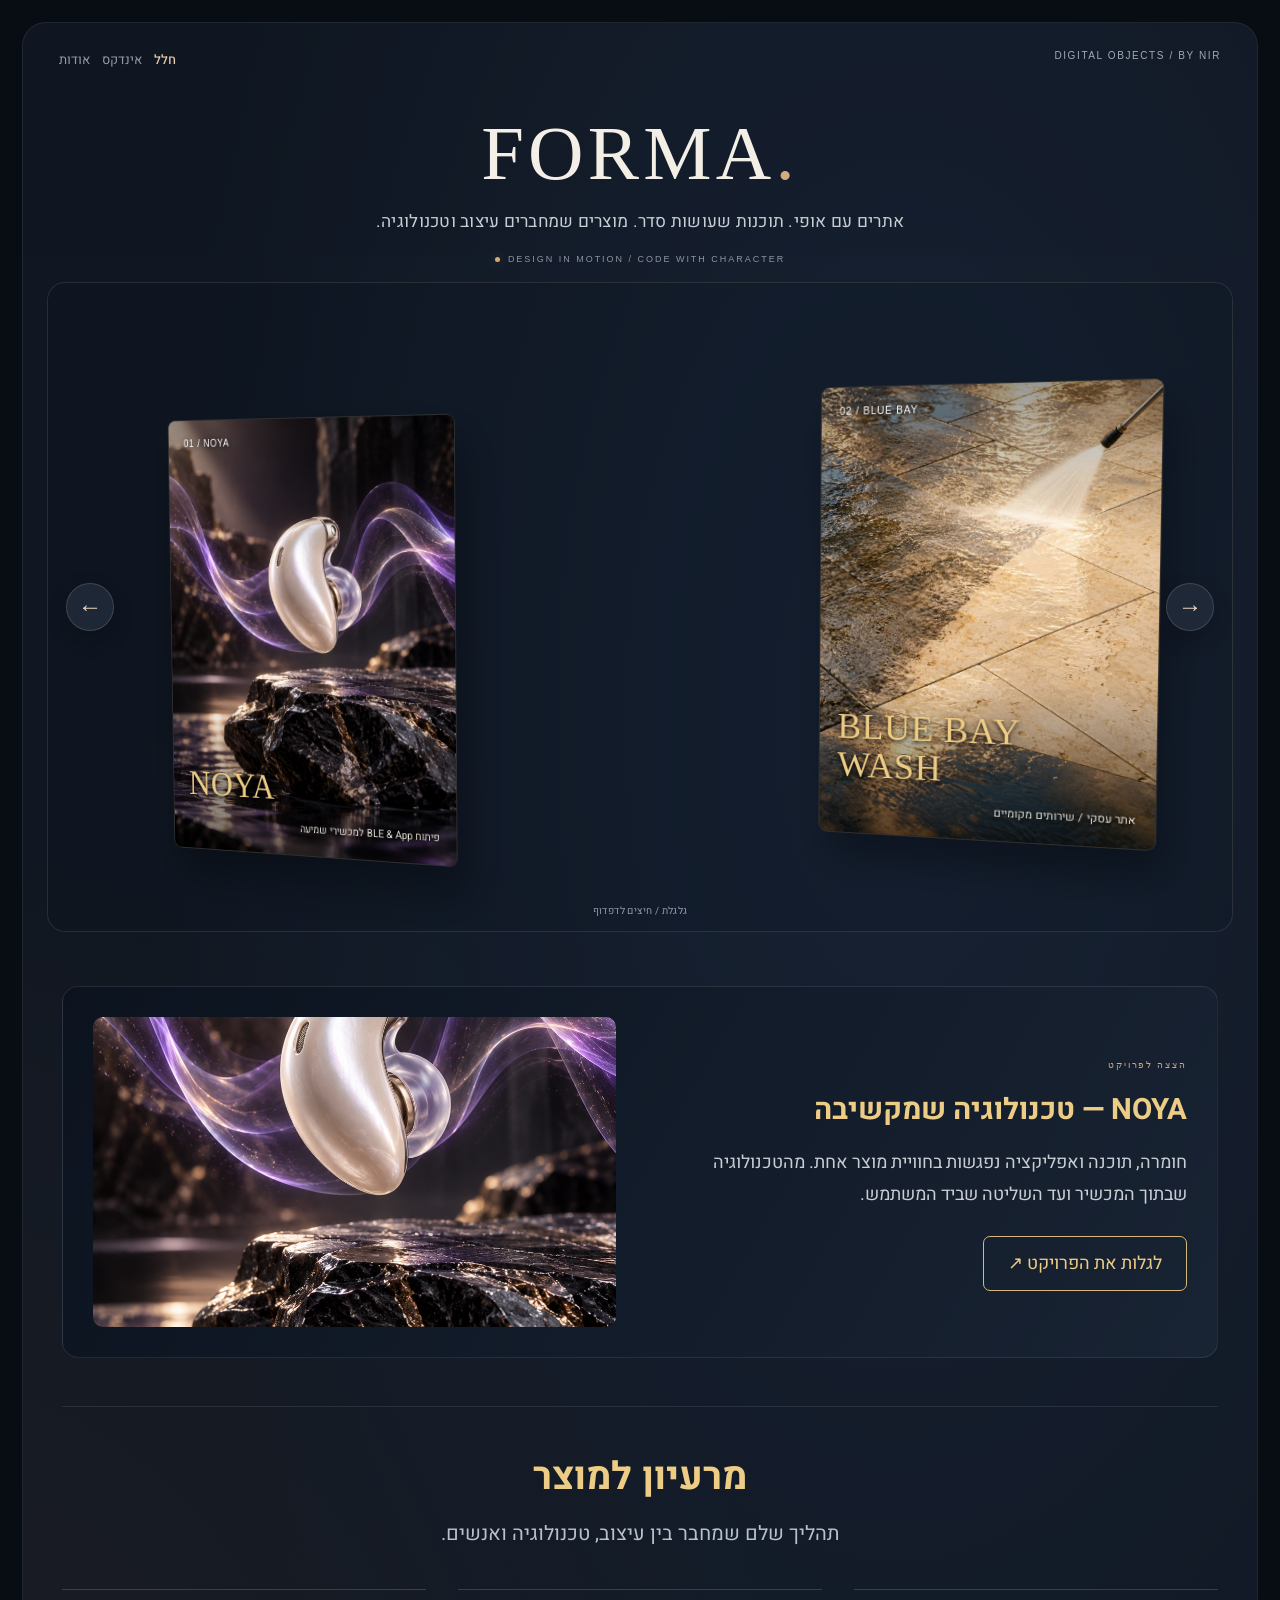
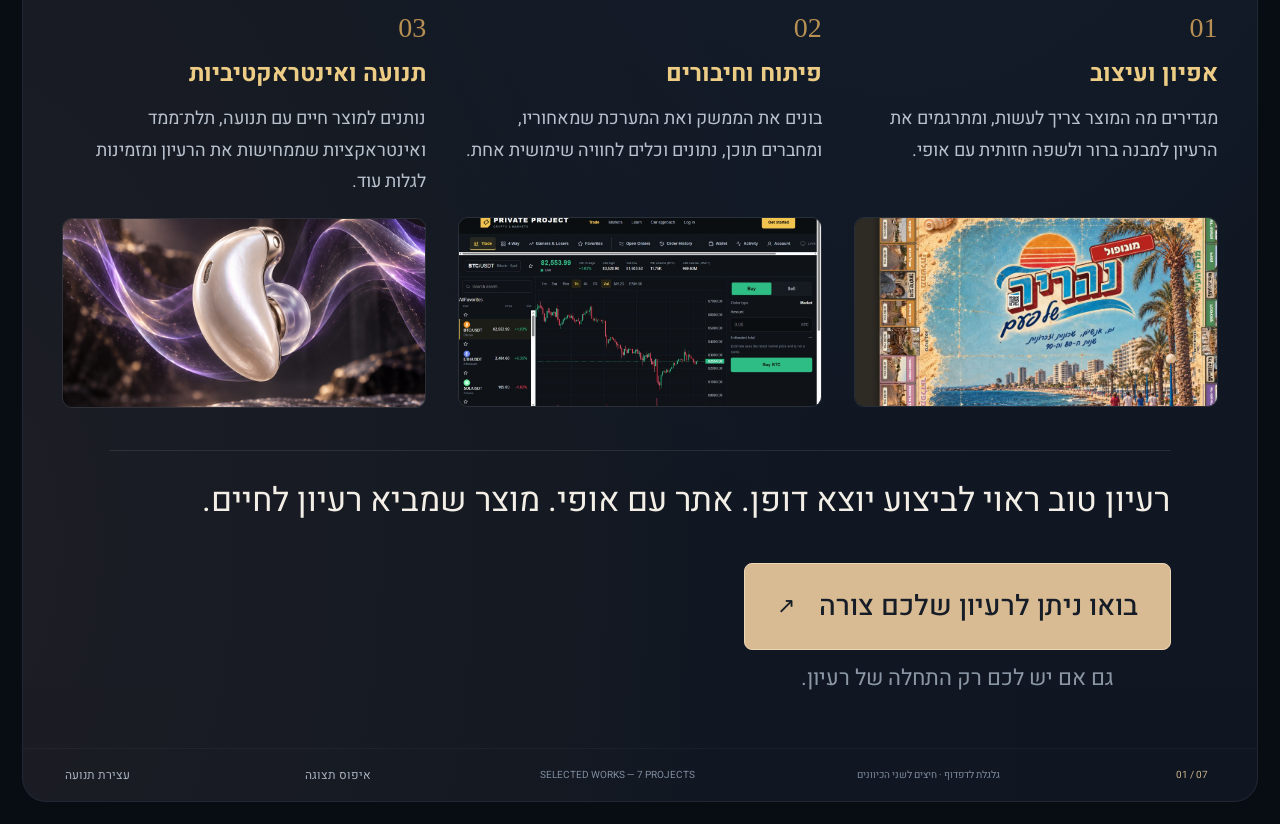
==== commit 979dced2: "Update NOYA cover subtitle to BLE and app development" ====
--- a/index.html
+++ b/index.html
@@ -1,4 +1,4 @@
-<!doctype html><html lang="he" dir="rtl"><head><meta charset="utf-8"><meta name="viewport" content="width=device-width,initial-scale=1"><title>FORMA — אתרים, תוכנות ומוצרים דיגיטליים</title><link rel="stylesheet" href="style.css?v=full-media-5"><link rel="icon" href="data:image/svg+xml,%3Csvg xmlns='http://www.w3.org/2000/svg' viewBox='0 0 32 32'%3E%3Crect width='32' height='32' fill='black'/%3E%3Ctext x='6' y='25' font-size='26' fill='white'%3EF%3C/text%3E%3C/svg%3E"><meta name="description" content="תיק עבודות של אתרים, תוכנות וחוויות דיגיטליות. עיצוב, פיתוח ותלת־ממד — מהרעיון ועד למוצר."><meta name="theme-color" content="#101824"><link rel="canonical" href="https://noya-labs.github.io/forma-portfolio/"><meta property="og:type" content="website"><meta property="og:locale" content="he_IL"><meta property="og:site_name" content="FORMA"><meta property="og:title" content="FORMA — אתרים, תוכנות ומוצרים דיגיטליים"><meta property="og:description" content="תיק עבודות של אתרים, תוכנות וחוויות דיגיטליות. עיצוב, פיתוח ותלת־ממד — מהרעיון ועד למוצר."><meta property="og:url" content="https://noya-labs.github.io/forma-portfolio/"><meta property="og:image" content="https://noya-labs.github.io/forma-portfolio/noya-cover.png"><meta name="twitter:card" content="summary_large_image"><style>.title>p{font-size:clamp(16px,1.35vw,22px);color:#c9cdd4;line-height:1.7;padding:0 18px}
+<!doctype html><html lang="he" dir="rtl"><head><meta charset="utf-8"><meta name="viewport" content="width=device-width,initial-scale=1"><title>FORMA — אתרים, תוכנות ומוצרים דיגיטליים</title><link rel="stylesheet" href="style.css?v=balanced-pages-12"><link rel="icon" href="data:image/svg+xml,%3Csvg xmlns='http://www.w3.org/2000/svg' viewBox='0 0 32 32'%3E%3Crect width='32' height='32' fill='black'/%3E%3Ctext x='6' y='25' font-size='26' fill='white'%3EF%3C/text%3E%3C/svg%3E"><meta name="description" content="תיק עבודות של אתרים, תוכנות וחוויות דיגיטליות. עיצוב, פיתוח ותלת־ממד — מהרעיון ועד למוצר."><meta name="theme-color" content="#101824"><link rel="canonical" href="https://noya-labs.github.io/forma-portfolio/"><meta property="og:type" content="website"><meta property="og:locale" content="he_IL"><meta property="og:site_name" content="FORMA"><meta property="og:title" content="FORMA — אתרים, תוכנות ומוצרים דיגיטליים"><meta property="og:description" content="תיק עבודות של אתרים, תוכנות וחוויות דיגיטליות. עיצוב, פיתוח ותלת־ממד — מהרעיון ועד למוצר."><meta property="og:url" content="https://noya-labs.github.io/forma-portfolio/"><meta property="og:image" content="https://noya-labs.github.io/forma-portfolio/noya-cover.png"><meta name="twitter:card" content="summary_large_image"><style>.title>p{font-size:clamp(16px,1.35vw,22px);color:#c9cdd4;line-height:1.7;padding:0 18px}
 .project-spotlight{margin:30px 3.2% 0;padding:30px;display:grid;grid-template-columns:1fr 1fr;gap:48px;align-items:center;border:1px solid #ffffff18;border-radius:16px;background:linear-gradient(120deg,#0c131f,#182333)}
 .spotlight-copy h2{font-size:clamp(26px,2.3vw,38px);line-height:1.25;color:#edcc85;margin:18px 0}
 .spotlight-description{font-size:clamp(18px,1.35vw,22px);line-height:1.8;color:#c9cdd4;margin:0 0 24px;max-width:620px}
@@ -9,7 +9,7 @@
 .process-grid{display:grid;grid-template-columns:repeat(3,minmax(0,1fr));gap:32px}.process-step{border-top:1px solid #cba66a40;padding-top:22px;min-width:0}.process-step .step-number{color:#b89053;font:28px Georgia,serif}.process-step h3{font-size:24px;color:#edcc85;margin:12px 0}.process-step p{font-size:18px;line-height:1.75;color:#b8c1ce;min-height:94px;margin:0 0 20px}.process-step img{height:190px;width:100%;display:block;object-fit:cover;border-radius:10px;border:1px solid #ffffff18}.process-step:last-child img{object-position:50% 35%}
 @media(max-width:800px){.project-spotlight{grid-template-columns:1fr;gap:24px;padding:24px;margin-top:20px}.spotlight-visual{height:260px;grid-row:1}.process-grid{grid-template-columns:1fr;gap:28px}.process-step p{min-height:0}.process-step img{height:220px}.creation-process{margin-top:32px;padding-top:30px}.process-heading p{font-size:18px}}
 </style></head><body><main class="exhibition"><header><nav aria-label="תצוגת העבודות"><button id="space" aria-pressed="true">חלל</button><button id="index" aria-pressed="false">אינדקס</button><button id="about">אודות</button></nav><span class="top-note" dir="ltr">DIGITAL OBJECTS / BY NIR</span></header><div class="title"><h1 dir="ltr">FORMA<span class="brand-period">.</span></h1><p>אתרים עם אופי. תוכנות שעושות סדר. מוצרים שמחברים עיצוב וטכנולוגיה.</p></div><div class="stage" aria-label="גלריית פרויקטים בתנועה"><div class="track">
-<a class="card c1" href="noya.html"><span class="number">01 / NOYA</span><strong dir="ltr">noya.</strong><span class="bottom">אתר מוצר לטכנולוגיית שמיעה</span></a>
+<a class="card c1" href="noya.html"><span class="number">01 / NOYA</span><strong dir="ltr">noya.</strong><span class="bottom">פיתוח BLE &amp; App למכשירי שמיעה</span></a>
 <a class="card c2" href="bluebay.html"><span class="number">02 / BLUE BAY</span><strong dir="ltr">Blue<br><i>Bay.</i></strong><span class="bottom">bluebaywash</span></a>
 <a class="card c3" href="trading-platform.html"><span class="number">03 / מערכת מסחר</span><strong dir="ltr">NEXT<br>HORIZON.</strong><span class="bottom">מסחר במטבעות דיגיטליים</span></a>
 <a class="card c4" href="web-control-room.html"><span class="number">04 / WEB CONTROL ROOM</span><img src="https://raw.githubusercontent.com/noya-labs/web-control-room/main/web-control-room-dashboard.png" alt="ממשק Web Control Room"><strong class="wcr-title" dir="ltr">ONE SCREEN.<br>ALL YOUR WORLDS.</strong><span class="bottom">Web Control Room</span></a>
@@ -17,7 +17,7 @@
 
 
 <a class="card c6" href="ariel.html"><span class="number">06 / ARIEL</span><span class="bottom">עזר להקלדה ולמידה בעברית</span></a><a class="card c5" href="nahariya-1990.html"><span class="number">05 / מונופול נהריה 1990</span><strong dir="ltr">Nahariya<br>1990.</strong><span class="bottom">מונופול נהריה 1990</span></a><a class="card c7" href="fish.html"><span class="number">07 / FISH</span><span class="bottom">אקווריום חי / פרויקט בפיתוח</span></a></div></div><section class="project-spotlight" aria-label="הצצה לפרויקט הנבחר"><div class="spotlight-copy"><span class="eyebrow">הצצה לפרויקט</span><h2>NOYA — טכנולוגיה שמקשיבה</h2><p class="spotlight-description">חומרה, תוכנה ואפליקציה נפגשות בחוויית מוצר אחת. מהטכנולוגיה שבתוך המכשיר ועד השליטה שביד המשתמש.</p><a class="spotlight-link" href="noya.html">לגלות את הפרויקט ↗</a></div><figure class="spotlight-visual"><img src="./noya-cover.png" alt="NOYA" decoding="async"></figure></section><section class="creation-process" aria-labelledby="process-title"><div class="process-heading"><h2 id="process-title">מרעיון למוצר</h2><p>תהליך שלם שמחבר בין עיצוב, טכנולוגיה ואנשים.</p></div><div class="process-grid"><article class="process-step"><span class="step-number">01</span><h3>אפיון ועיצוב</h3><p>מגדירים מה המוצר צריך לעשות, ומתרגמים את הרעיון למבנה ברור ולשפה חזותית עם אופי.</p><img src="./monopoly-cover.jpg" alt="עיצוב לוח נהריה 1990" loading="lazy"></article><article class="process-step"><span class="step-number">02</span><h3>פיתוח וחיבורים</h3><p>בונים את הממשק ואת המערכת שמאחוריו, ומחברים תוכן, נתונים וכלים לחוויה שימושית אחת.</p><img src="./media/trading-trade-v2.jpg" alt="ממשק מערכת המסחר" loading="lazy"></article><article class="process-step"><span class="step-number">03</span><h3>תנועה ואינטראקטיביות</h3><p>נותנים למוצר חיים עם תנועה, תלת־ממד ואינטראקציות שממחישות את הרעיון ומזמינות לגלות עוד.</p><img src="./noya-cover.png" alt="חוויית המוצר של NOYA" loading="lazy"></article></div></section><section class="project-invitation" aria-labelledby="invitation-title"><div class="invitation-copy"><span class="eyebrow" dir="ltr">YOUR NEXT MOVE</span><h2 id="invitation-title">רעיון טוב ראוי לביצוע יוצא דופן. אתר עם אופי. מוצר שמביא רעיון לחיים.</h2></div><div class="invitation-action"><button class="start-project" type="button">בואו ניתן לרעיון שלכם צורה <span aria-hidden="true">↗</span></button><p>גם אם יש לכם רק התחלה של רעיון.</p></div></section>
-<dialog id="contact-dialog"><button class="close" aria-label="סגירת יצירת קשר">×</button><span class="eyebrow" dir="ltr">LET’S MAKE IT REAL</span><h2>מה מתחשק לכם לבנות?</h2><p>כמה מילים על הרעיון שלכם, ונוכל להתחיל משם.</p><form id="project-enquiry"><label for="project-brief">הפרויקט שלכם</label><textarea id="project-brief" rows="4" maxlength="2000" placeholder="אתר חדש, מערכת לעסק, רעיון שעוד אין לו שם…" required></textarea><button class="start-project" type="submit" disabled>יצירת קשר — בקרוב</button><p id="contact-feedback" role="status">בינתיים, אפשר לנסח כאן את הרעיון שלכם.</p></form></dialog><footer><span id="hint">הזיזו את העכבר כדי לשנות את נקודת המבט</span><span dir="ltr">SELECTED WORKS — 04 PROJECTS</span><button id="reset" aria-label="איפוס נקודת המבט">איפוס תצוגה</button></footer><dialog id="about-dialog"><button class="close" aria-label="סגירה">×</button><span dir="ltr">FORMA / NIR</span><h2>רעיונות מקבלים צורה.</h2><p>אני ניר. אני בונה אתרים, תוכנות ונכסים דיגיטליים. פורמה היא אוסף העבודות שלי — מעיצוב הממשק ועד לקוד שמאחוריו.</p><a href="https://github.com/noya-labs" target="_blank" rel="noopener noreferrer">לפרויקטים ב־GitHub</a></dialog></main><script src="projects.js?v=trading-fixed-4"></script><script src="app.js"></script><script src="covers.js?v=bluebay-fullname-7"></script><script>const homeSpotlight = document.querySelector('.project-spotlight');
+<dialog id="contact-dialog"><button class="close" aria-label="סגירת יצירת קשר">×</button><span class="eyebrow" dir="ltr">LET’S MAKE IT REAL</span><h2>מה מתחשק לכם לבנות?</h2><p>כמה מילים על הרעיון שלכם, ונוכל להתחיל משם.</p><form id="project-enquiry"><label for="project-brief">הפרויקט שלכם</label><textarea id="project-brief" rows="4" maxlength="2000" placeholder="אתר חדש, מערכת לעסק, רעיון שעוד אין לו שם…" required></textarea><button class="start-project" type="submit" disabled>יצירת קשר — בקרוב</button><p id="contact-feedback" role="status">בינתיים, אפשר לנסח כאן את הרעיון שלכם.</p></form></dialog><footer><span id="hint">הזיזו את העכבר כדי לשנות את נקודת המבט</span><span dir="ltr">SELECTED WORKS — 04 PROJECTS</span><button id="reset" aria-label="איפוס נקודת המבט">איפוס תצוגה</button></footer><dialog id="about-dialog"><button class="close" aria-label="סגירה">×</button><span dir="ltr">FORMA / NIR</span><h2>רעיונות מקבלים צורה.</h2><p>אני ניר. אני בונה אתרים, תוכנות ונכסים דיגיטליים. פורמה היא אוסף העבודות שלי — מעיצוב הממשק ועד לקוד שמאחוריו.</p><a href="https://github.com/noya-labs" target="_blank" rel="noopener noreferrer">לפרויקטים ב־GitHub</a></dialog></main><script src="projects.js?v=trading-fixed-4"></script><script src="app.js?v=noya-cover-text-23"></script><script src="covers.js?v=bluebay-fullname-7"></script><script>const homeSpotlight = document.querySelector('.project-spotlight');
 const spotlightCopy = {
  c7:['FISH — מסחר שמקבל חיים','מוצר בפיתוח שמחבר דוכני דגים לאקווריום אינטראקטיבי. היכנסו לפרויקט כדי להתנסות בשחייה בתלת־ממד.','./media/fish-cover.png'],
  c1:['NOYA — טכנולוגיה שמקשיבה','חומרה, תוכנה ואפליקציה נפגשות בחוויית מוצר אחת. מהטכנולוגיה שבתוך המכשיר ועד השליטה שביד המשתמש.','./noya-cover.png'],
@@ -43,13 +43,4 @@
 }
 new MutationObserver(updateSpotlight).observe(document.querySelector('.track'),{subtree:true,attributes:true,attributeFilter:['data-front']});
 updateSpotlight();
-</script></body></html>
-
-
-
-
-
-
-
-
-
+</script></body></html>
--- a/style.css
+++ b/style.css
@@ -198,3 +198,82 @@
 @media(max-width:750px){.project-page .project-chapter,.project-page .project-chapter:nth-child(even){grid-template-columns:minmax(0,1fr);margin-left:18px;margin-right:18px;gap:24px}}
 .project-page[data-project=c6] .project-chapter{grid-template-columns:minmax(0,1fr) minmax(0,1fr)}
 @media(max-width:750px){.project-page[data-project=c6] .project-chapter{grid-template-columns:minmax(0,1fr)}}
+
+/* Replace the original Windows title bar with the project name. */
+.ariel-project-titlebar{padding:10px 18px;background:#111c2b;color:#edcc85;font:500 17px/1.2 Georgia,serif;letter-spacing:.12em;border-bottom:1px solid #ffffff18;text-align:center}
+.ariel-clean-screenshot{overflow:hidden;width:100%}
+.project-page[data-project=c6] .ariel-clean-screenshot img{display:block;margin-top:-6.14%;width:100%;height:auto}
+
+/* NOYA: balanced media frames and an unobstructed live 3D view. */
+.project-page[data-project=c1] .chapter-image>img{width:100%;height:clamp(320px,28vw,480px);object-fit:contain;background:#101a26}
+.project-page[data-project=c1] .inline-cinema .cinema-view{width:100%;height:auto;aspect-ratio:16/9;max-height:480px;min-height:0}
+.project-page[data-project=c1] .inline-cinema .cinema-view canvas{position:absolute;inset:0;width:100%;height:100%}
+.project-page[data-project=c1] .cinema-ready .cinema-fallback{display:none!important}
+.project-page[data-project=c1] .cinema-fallback{position:absolute;inset:0;width:100%;height:100%;object-fit:contain}
+@media(max-width:750px){.project-page[data-project=c1] .chapter-image>img{height:clamp(260px,65vw,420px)}.project-page[data-project=c1] .inline-cinema .cinema-view{aspect-ratio:4/3;max-height:420px}}
+
+/* NOYA portrait frames follow the image width, without empty side panels. */
+.project-page[data-project=c1] .chapter-image.noya-fitted-image{width:min(100%,calc(clamp(320px,28vw,480px) * var(--image-ratio,0.56)));justify-self:center}
+.project-page[data-project=c1] .chapter-image.noya-fitted-image>img{width:100%;height:auto;object-fit:contain}
+@media(max-width:750px){.project-page[data-project=c1] .chapter-image.noya-fitted-image{width:min(100%,calc(clamp(260px,65vw,420px) * var(--image-ratio,0.56)))}}
+
+/* Increase only NOYA still-image frames by 20%; leave cinema untouched. */
+.project-page[data-project=c1] .chapter-image.noya-fitted-image{width:min(100%,calc(clamp(384px,33.6vw,576px) * var(--image-ratio,0.56)))}
+@media(max-width:750px){.project-page[data-project=c1] .chapter-image.noya-fitted-image{width:min(100%,calc(clamp(312px,78vw,504px) * var(--image-ratio,0.56)))}}
+
+/* Shared content-page proportions: complete images in fitted frames. */
+.project-page .project-chapter,.project-page .project-chapter:nth-child(even),.project-page[data-project=c6] .project-chapter{grid-template-columns:minmax(0,1.7fr) minmax(0,1fr)}
+.project-page .project-chapter>*{min-width:0}
+.project-page .chapter-image.fitted-project-image{width:min(100%,calc(clamp(320px,30vw,480px) * var(--image-ratio,1.7778)));justify-self:center}
+.project-page .chapter-image.fitted-project-image img{width:100%;height:auto;object-fit:contain}
+.project-page[data-project=c1] .chapter-image.noya-fitted-image{width:min(100%,calc(clamp(384px,33.6vw,576px) * var(--image-ratio,.56)))}
+.project-page .chapter-copy{overflow-wrap:anywhere}
+.project-page .project-pagination{flex-wrap:wrap;gap:20px}
+@media(max-width:750px){
+.project-page .project-chapter,.project-page .project-chapter:nth-child(even),.project-page[data-project=c6] .project-chapter{grid-template-columns:minmax(0,1fr)}
+.project-page .chapter-image.fitted-project-image{width:min(100%,calc(420px * var(--image-ratio,1.7778)))}
+.project-page[data-project=c1] .chapter-image.noya-fitted-image{width:min(100%,calc(clamp(312px,78vw,504px) * var(--image-ratio,.56)))}
+.project-page .project-meta{flex-wrap:wrap}
+.project-page .project-intro h1{overflow-wrap:anywhere}
+}
+
+/* WCR: identical landscape presentation surfaces for both chapters. */
+.project-page[data-project=c4] .chapter-image.fitted-project-image{width:100%;justify-self:stretch}
+.project-page[data-project=c4] .chapter-image.fitted-project-image>img{width:100%;height:auto;aspect-ratio:16/9;object-fit:contain;background:#101a26}
+.project-page[data-project=c4] .project-chapter:first-child .chapter-image>img{object-fit:cover;object-position:center}
+
+/* Owner requirement: equal media surfaces on every project except NOYA. */
+.project-page:not([data-project=c1]) .chapter-image.fitted-project-image{width:100%;justify-self:stretch;position:relative}
+.project-page:not([data-project=c1]) .chapter-image.fitted-project-image>img{display:block;width:100%;height:auto;aspect-ratio:16/9;object-fit:contain;object-position:center;background:#101a26}
+.project-page[data-project=c6] .ariel-clean-screenshot{aspect-ratio:16/9;display:flex;align-items:center;justify-content:center}
+.project-page[data-project=c6] .ariel-clean-screenshot img{width:auto;max-width:100%;height:104%;margin:0;transform:translateY(-2%);object-fit:contain}
+.project-page[data-project=c6] .ariel-project-titlebar{position:absolute;top:0;left:0;right:0;z-index:1;padding:6px 12px;font-size:13px}
+.project-page[data-project=c7] .tank-view{height:auto;aspect-ratio:16/9;position:relative}
+.project-page[data-project=c7] .tank-view canvas{position:absolute;inset:0}
+.project-page[data-project=c7] .chapter-image .fish-tank{border:0;border-radius:0}
+
+/* Permanent owner rule: every still image fills its entire media surface. */
+.project-page .chapter-image.fitted-project-image>img{object-fit:cover!important;object-position:center}
+.project-page[data-project=c6] .ariel-clean-screenshot{display:block;position:relative}
+.project-page[data-project=c6] .ariel-clean-screenshot img{width:100%;max-width:none;height:104%;object-fit:cover;object-position:center;transform:translateY(-3.85%)}
+
+/* NOYA reference page: half-size copy, unchanged media and live cinema. */
+.project-page[data-project=c1] .project-intro h1{font-size:clamp(24px,3vw,42px)}
+.project-page[data-project=c1] .project-tagline{font-size:clamp(23px,2.7vw,36px)}
+.project-page[data-project=c1] .project-intro .project-summary{font-size:18px;line-height:1.65}
+.project-page[data-project=c1] .chapter-copy{align-self:center}
+.project-page[data-project=c1] .chapter-copy h2{font-size:clamp(25px,3vw,38px);line-height:1.3}
+.project-page[data-project=c1] .chapter-copy p{font-size:16px;line-height:1.65}
+.project-page[data-project=c1] .chapter-detail h3{font-size:18px;line-height:1.4}
+.project-page[data-project=c1] .chapter-detail p{font-size:14px;line-height:1.7}
+@media(max-width:750px){
+.project-page[data-project=c1] .project-intro h1{font-size:23px}
+.project-page[data-project=c1] .project-tagline{font-size:23px}
+.project-page[data-project=c1] .project-intro .project-summary{font-size:15px}
+.project-page[data-project=c1] .chapter-copy h2{font-size:25px}
+.project-page[data-project=c1] .chapter-copy p{font-size:14px}
+.project-page[data-project=c1] .chapter-detail h3{font-size:17px}
+.project-page[data-project=c1] .chapter-detail p{font-size:13px}
+}
+
+.project-page[data-project=c1] .chapter-detail p+p{margin-top:14px}
